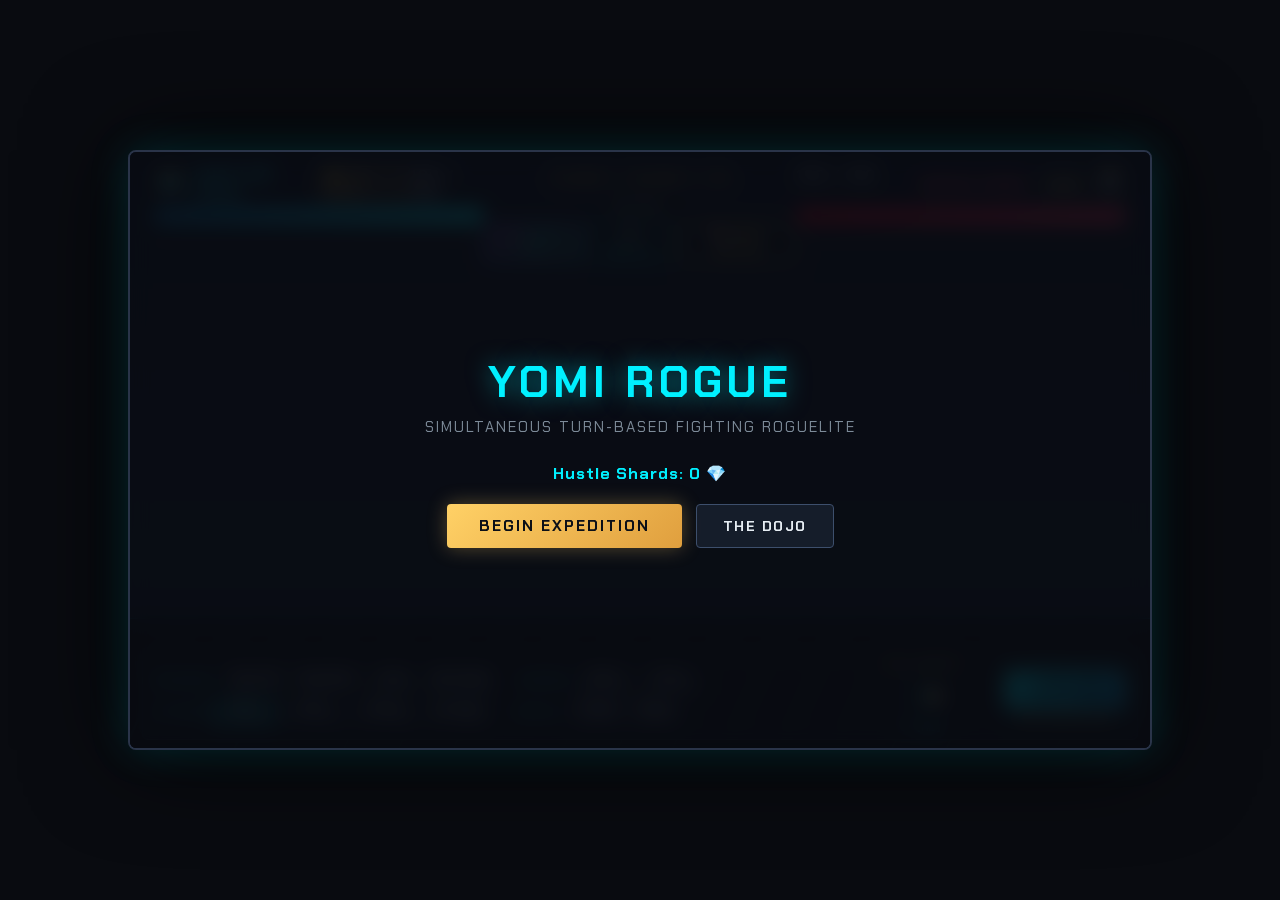
==== roguelite_fighter/index.html @ e34f3290 "feat: integrate pixelfx particle vfx and claude-pxl retro sprites into Roguelite Fighter" ====
<!DOCTYPE html>
<html lang="en">
<head>
  <meta charset="UTF-8">
  <title>YOMI ROGUE: Tactical Frame Fighter</title>
  <link rel="stylesheet" href="style.css">
</head>
<body>

  <div id="game-container">
    <canvas id="game-canvas" width="1024" height="600"></canvas>

    <!-- TOP COMBAT HUD -->
    <div id="top-hud">
      <!-- Player 1 Status -->
      <div class="fighter-card p1">
        <div class="fighter-header">
          <div style="display: flex; align-items: center; gap: 8px;">
            <img id="p1-avatar" class="fighter-pixel-avatar" src="assets/sprites/sprites/hustler.png" alt="Hustler Avatar">
            <span class="fighter-name" id="p1-name">HUSTLER (YOU)</span>
            <div class="gold-pill" id="gold-display">🪙 50 Gold</div>
          </div>
          <span id="p1-hp-text">100 / 100</span>
        </div>
        <div class="bar-box">
          <div id="p1-hp-bar" class="bar-fill hp-p1" style="width: 100%;"></div>
        </div>
        <div class="super-bar-box">
          <div id="p1-super-bar" class="super-fill" style="width: 0%;"></div>
        </div>
      </div>

      <!-- Center Match Indicators -->
      <div id="match-center">
        <div class="stage-pill" id="stage-display">FLOOR 1 • STAGE 1 / 10</div>
        <div class="frame-advantage-tag" id="advantage-display">NEUTRAL</div>
        <div style="display: flex; gap: 6px; align-items: center;">
          <button id="btn-toggle-pixel" class="btn-top-replay btn-pixel-toggle" title="Toggle Pixel Art / Vector Mode">👾 PIXEL: ON</button>
          <button id="btn-top-replay" class="btn-top-replay" title="Watch uninterrupted match replay [R]">🎬 REPLAY</button>
          <button id="btn-top-deck" class="btn-top-replay btn-top-deck" title="Customize Equipped Deck [D]">🎴 DECK (<span id="hud-deck-count">10/14</span>)</button>
        </div>
        <div class="combo-callout" id="combo-display">3 HITS!</div>
      </div>

      <!-- Opponent Status -->
      <div class="fighter-card p2">
        <div class="fighter-header">
          <span id="p2-hp-text">100 / 100</span>
          <div style="display: flex; align-items: center; gap: 8px;">
            <span class="fighter-name" id="p2-name">ROGUE MONK</span>
            <span class="boss-archetype-pill" id="p2-archetype">MONK</span>
            <img id="p2-avatar" class="fighter-pixel-avatar" src="assets/sprites/sprites/iron_shogun.png" alt="Enemy Avatar">
          </div>
        </div>
        <div class="bar-box">
          <div id="p2-hp-bar" class="bar-fill hp-p2" style="width: 100%;"></div>
        </div>
        <div class="super-bar-box">
          <div id="p2-super-bar" class="super-fill" style="width: 0%;"></div>
        </div>
      </div>
    </div>

    <!-- BOTTOM TACTICAL DECISION PANEL (YOMI HUSTLE STYLE) -->
    <div id="tactical-panel">
      <div class="move-categories">
        <!-- ROW 1: MOVEMENT & DEFENSE -->
        <div class="move-row">
          <div class="category-group">
            <span class="cat-label">Movement</span>
            <div class="btn-row" id="movement-btns">
              <button class="btn-move" data-move="STEP_FWD">
                <span>Step Fwd</span>
                <span class="move-frames">Adv: +1</span>
              </button>
              <button class="btn-move" data-move="STEP_BACK">
                <span>Step Back</span>
                <span class="move-frames">Adv: +1</span>
              </button>
              <button class="btn-move" data-move="JUMP">
                <span>Jump</span>
                <span class="move-frames">360° Aim</span>
              </button>
              <button class="btn-move" data-move="DASH">
                <span>Omni Dash</span>
                <span class="move-frames">360° Air/Gnd</span>
              </button>
            </div>
          </div>

          <div class="category-group" style="margin-left: 10px;">
            <span class="cat-label">Defense</span>
            <div class="btn-row" id="defense-btns">
              <button class="btn-move" data-move="BLOCK">
                <span>Block</span>
                <span class="move-frames">Guard 80%</span>
              </button>
              <button class="btn-move" data-move="PARRY">
                <span>Parry</span>
                <span class="move-frames">Frame Trap</span>
              </button>
            </div>
          </div>
        </div>

        <!-- ROW 2: ATTACKS & SPECIALS -->
        <div class="move-row">
          <div class="category-group">
            <span class="cat-label">Attacks</span>
            <div class="btn-row" id="attack-btns">
              <button class="btn-move selected" data-move="QUICK_JAB">
                <span>Jab</span>
                <span class="move-frames">3f • 8 Dmg</span>
              </button>
              <button class="btn-move" data-move="HEAVY_SLASH">
                <span>Slash</span>
                <span class="move-frames">7f • 22 Dmg</span>
              </button>
              <button class="btn-move" data-move="SWEEP">
                <span>Sweep</span>
                <span class="move-frames">5f • 14 Dmg</span>
              </button>
              <button class="btn-move" data-move="LAUNCHER">
                <span>Launcher</span>
                <span class="move-frames">9f • Juggle</span>
              </button>
            </div>
          </div>

          <div class="category-group" style="margin-left: 10px;">
            <span class="cat-label">Special</span>
            <div class="btn-row" id="special-btns">
              <button class="btn-move special-btn" data-move="KI_BLAST">
                <span>Ki Blast</span>
                <span class="move-frames">30 SP</span>
              </button>
              <button class="btn-move special-btn" data-move="DRAGON_UPPER">
                <span>Dragon</span>
                <span class="move-frames">60 SP</span>
              </button>
            </div>
          </div>
        </div>
      </div>

      <!-- YOMI HUSTLE AIM WHEEL (AIM & VECTOR SELECTOR) -->
      <div class="aim-wheel-box">
        <span class="aim-label">Aim / Vector</span>
        <canvas id="aim-canvas" width="48" height="48" title="Click or drag to adjust trajectory"></canvas>
        <span class="aim-angle-readout" id="aim-readout">0° [FWD]</span>
      </div>

      <!-- LOCK IN ACTION -->
      <div class="lock-in-section">
        <button id="btn-lock-in" class="btn-lockin">
          <span>LOCK IN</span>
          <span class="key-hint">[SPACE / ENTER]</span>
        </button>
        <div class="move-preview-desc" id="move-desc">Quick Jab (3f startup)</div>
      </div>
    </div>

    <!-- TITLE SCREEN OVERLAY -->
    <div id="screen-title" class="overlay-screen active">
      <div class="main-title">YOMI ROGUE</div>
      <div class="sub-title">SIMULTANEOUS TURN-BASED FIGHTING ROGUELITE</div>
      <div class="shards-pill" id="title-shards">Hustle Shards: 0 💎</div>
      <div style="display: flex; gap: 14px;">
        <button id="btn-start-run" class="btn-primary">BEGIN EXPEDITION</button>
        <button id="btn-open-dojo" class="btn-secondary">THE DOJO</button>
      </div>
    </div>

    <!-- BUFF DRAFTING OVERLAY (VICTORY) -->
    <div id="screen-draft" class="overlay-screen">
      <div class="main-title" style="color: var(--accent-gold); font-size: 34px;">ROUND CLEARED!</div>
      <div class="sub-title">Select a Tactical Synergy Perk to enhance your moveset:</div>
      <div class="cards-row" id="buff-cards-container">
        <!-- Injected via JavaScript -->
      </div>
      <button id="btn-draft-replay" class="btn-secondary" style="margin-top: 10px;">🎬 WATCH MATCH REPLAY</button>
    </div>

    <!-- THE DOJO OVERLAY (META PROGRESSION) -->
    <div id="screen-dojo" class="overlay-screen">
      <div class="main-title" style="font-size: 32px;">THE ANCIENT DOJO</div>
      <div class="sub-title">Permanent conditioning via Hustle Shards:</div>
      <div class="shards-pill" id="dojo-shards">Hustle Shards: 0 💎</div>
      
      <div class="dojo-grid" id="dojo-upgrades-grid">
        <!-- Injected via JavaScript -->
      </div>

      <button id="btn-close-dojo" class="btn-secondary">BACK TO MAIN</button>
    </div>

    <!-- SANCTUARY SHOP & SKILL FORGE OVERLAY (POST-BOSS) -->
    <div id="screen-shop" class="overlay-screen">
      <div class="main-title" style="color: var(--accent-gold); font-size: 30px;">SANCTUARY FORGE & MARKET</div>
      <div class="sub-title">Prepare your tactical loadout before entering the next floor:</div>
      <div class="gold-pill" id="shop-gold-display" style="font-size: 14px; margin-bottom: 16px;">🪙 120 Gold Available</div>
      
      <!-- SHOP TABS -->
      <div class="shop-tabs">
        <button class="shop-tab-btn active" id="tab-shop-armory">⚔️ Skill Armory</button>
        <button class="shop-tab-btn" id="tab-shop-supplies">🧪 Supplies & Relics</button>
        <button class="shop-tab-btn" id="tab-shop-deck">🎴 Skill Deck Customizer</button>
      </div>

      <!-- TAB 1 & 2 CONTENT: SHOP WARES -->
      <div id="shop-wares-view" class="shop-grid">
        <!-- Injected via JavaScript -->
      </div>

      <!-- TAB 3 CONTENT: DECK CUSTOMIZER -->
      <div id="shop-deck-view" style="display: none; width: 100%;">
        <div class="deck-summary">
          <span>Active Equipped Deck: <b id="deck-count-text">10 / 14 Active Moves</b> (Max 14)</span>
          <span style="color: var(--accent-cyan); font-size: 11px;">Click any move to Equip or Unequip from battle HUD</span>
        </div>
        <div class="deck-grid" id="deck-grid-container">
          <!-- Injected via JavaScript -->
        </div>
      </div>

      <div style="display: flex; gap: 14px; justify-content: center; margin-top: 10px;">
        <button id="btn-leave-shop" class="btn-primary">ENTER NEXT FLOOR ➔</button>
      </div>
    </div>

    <!-- SKILL BREAKTHROUGH OVERLAY (FUSION VS APEX) -->
    <div id="screen-breakthrough" class="overlay-screen">
      <div class="main-title" style="color: #c084fc; font-size: 30px;">SKILL BREAKTHROUGH!</div>
      <div class="sub-title" id="breakthrough-sub">Choose the evolutionary path for your mastered skill:</div>
      
      <div class="breakthrough-options">
        <div class="breakthrough-card fusion-opt" id="btn-opt-fusion">
          <div>
            <span class="perk-badge tier-fusion">SKILL FUSION</span>
            <div class="perk-icon">🔮</div>
            <div class="perk-name" id="fusion-title">Hybrid Fusion</div>
            <div class="perk-desc" id="fusion-desc">Merge this move with another owned skill to create a devastating dual-element technique!</div>
          </div>
          <button class="btn-secondary" style="margin-top: 15px; border-color: #c084fc; color: #c084fc;">FUSE SKILL</button>
        </div>

        <div class="breakthrough-card apex-opt" id="btn-opt-apex">
          <div>
            <span class="perk-badge tier-apex">APEX ASCENSION</span>
            <div class="perk-icon">⚔️</div>
            <div class="perk-name" id="apex-title">Apex Mastery</div>
            <div class="perk-desc" id="apex-desc">Ascend this skill to its ultimate standalone purity: extreme damage, 1f startup, and super armor.</div>
          </div>
          <button class="btn-primary" style="margin-top: 15px;">ASCEND TO APEX</button>
        </div>
      </div>
    </div>

    <!-- EXPEDITION & FLOOR VICTORY OVERLAY -->
    <div id="screen-victory" class="overlay-screen">
      <div class="main-title" id="victory-headline" style="color: var(--accent-gold); font-size: 34px;">FLOOR CLEARED!</div>
      <div class="sub-title" id="victory-sub">The floor guardian has fallen!</div>
      <div class="shards-pill" id="victory-shards">+50 Hustle Shards Acquired!</div>
      <div style="display: flex; gap: 14px; margin-top: 15px;">
        <button id="btn-victory-replay" class="btn-secondary">🎬 WATCH MATCH REPLAY</button>
        <button id="btn-next-floor" class="btn-primary">ENTER SANCTUARY SHOP ➔</button>
      </div>
    </div>

    <!-- GAME OVER OVERLAY -->
    <div id="screen-gameover" class="overlay-screen">
      <div class="main-title" id="gameover-headline" style="color: var(--accent-red);">KNOCKED OUT</div>
      <div class="sub-title" id="gameover-sub">Defeated in Stage 3</div>
      <div class="shards-pill" id="gameover-shards">+16 Hustle Shards acquired!</div>
      <div style="display: flex; gap: 14px;">
        <button id="btn-retry-run" class="btn-primary">NEW RUN</button>
        <button id="btn-gameover-replay" class="btn-secondary">🎬 WATCH REPLAY</button>
        <button id="btn-gameover-dojo" class="btn-secondary">ENTER DOJO</button>
      </div>
    </div>

    <!-- FLOATING COMBAT TOAST NOTIFICATION -->
    <div id="combat-toast" class="combat-toast"></div>

    <!-- UNIVERSAL DECK CUSTOMIZER MODAL (ACCESSIBLE ANYTIME VIA TOP HUD OR SHORTCUT [D]) -->
    <div id="screen-deck-modal" class="overlay-screen">
      <div class="main-title" style="color: var(--accent-gold); font-size: 28px;">COMBAT SKILL DECK</div>
      <div class="deck-summary" style="margin-bottom: 12px;">
        <span>Active Deck: <b id="modal-deck-count" style="color: #00f0ff;">10 / 14 Moves</b></span>
        <span style="color: #94a3b8; font-size: 11px;">Click any skill card to Equip or Stash (Min: 4, Max: 14)</span>
      </div>
      <div class="deck-grid" id="modal-deck-grid" style="max-height: 340px; overflow-y: auto; width: 100%; max-width: 840px; padding: 4px;">
        <!-- Injected via JavaScript -->
      </div>
      <div style="margin-top: 14px; display: flex; gap: 12px;">
        <button id="btn-close-deck-modal" class="btn-primary" style="padding: 8px 26px;">RETURN TO BATTLE</button>
      </div>
    </div>

    <!-- DECK SWAP MODAL (WHEN DRAFTING A MOVE AT 14/14 CAPACITY) -->
    <div id="screen-deck-swap" class="overlay-screen">
      <div class="main-title" style="color: var(--accent-gold); font-size: 26px;">DECK FULL (14/14)</div>
      <div class="sub-title" id="swap-modal-sub" style="margin-bottom: 12px; color: #fff;">
        Select an equipped move below to replace with <b id="swap-new-move-name" style="color: var(--accent-cyan);">New Move</b>:
      </div>
      <div class="deck-grid" id="swap-deck-grid" style="max-height: 280px; overflow-y: auto; width: 100%; max-width: 820px; padding: 4px;">
        <!-- Injected via JavaScript: lists the equipped moves to choose a replacement -->
      </div>
      <div style="margin-top: 14px; display: flex; gap: 12px;">
        <button id="btn-swap-send-stash" class="btn-secondary" style="padding: 8px 20px;">SEND NEW SKILL TO STASH</button>
      </div>
    </div>

    <!-- CINEMATIC REPLAY CONTROLS (YOMI HUSTLE STYLE) -->
    <div id="replay-hud" class="replay-bar hidden">
      <div class="replay-badge">
        <span class="replay-dot"></span>
        <span>CINEMATIC REPLAY</span>
      </div>
      <button id="btn-replay-play" class="replay-ctrl-btn" title="Play / Pause [Space]">
        <span id="replay-play-icon">⏸ PAUSE</span>
      </button>
      <button id="btn-replay-restart" class="replay-ctrl-btn" title="Restart Replay">
        <span>⏮ RESTART</span>
      </button>
      <input type="range" id="replay-scrubber" min="0" max="100" value="0" class="replay-slider">
      <span id="replay-time-display" class="replay-time">00:00 / 00:00</span>
      <button id="btn-replay-speed" class="replay-speed-btn" title="Toggle Speed">
        <span id="replay-speed-label">1.0x</span>
      </button>
      <button id="btn-replay-exit" class="replay-exit-btn">
        <span>EXIT REPLAY</span>
      </button>
    </div>

  </div>

  <!-- Modular Roguelite Game Components -->
  <script src="js/data/moves.js"></script>
  <script src="js/data/upgrades.js"></script>
  <script src="js/data/fusions.js"></script>
  <script src="js/data/enemies.js"></script>
  <script src="js/data/perks.js"></script>
  <script src="js/audio.js"></script>
  <script src="js/pixelfx_engine.js"></script>
  <script src="js/animator.js"></script>
  <script src="js/fighter.js"></script>
  <script src="game.js"></script>
</body>
</html>
---- roguelite_fighter/style.css ----
/* ==========================================================================
   YOMI ROGUE: Tactical Turn-Based Fighter Styles
   Inspired by YOMI Hustle & Arcade Fighters
   ========================================================================== */

@import url('https://fonts.googleapis.com/css2?family=Chakra+Petch:wght@500;700;900&family=JetBrains+Mono:wght@500;700&display=swap');

:root {
  --bg-core: #090b10;
  --panel-bg: rgba(14, 18, 27, 0.95);
  --panel-border: #2a3449;
  --accent-cyan: #00f0ff;
  --accent-gold: #ffd166;
  --accent-red: #ff3366;
  --accent-green: #06d6a0;
  --accent-purple: #9d4edd;
  --text-primary: #e6edf3;
  --text-muted: #7d8b99;
}

* {
  box-sizing: border-box;
  margin: 0;
  padding: 0;
  user-select: none;
}

body {
  background-color: var(--bg-core);
  color: var(--text-primary);
  font-family: 'Chakra Petch', sans-serif;
  overflow: hidden;
  display: flex;
  justify-content: center;
  align-items: center;
  min-height: 100vh;
}

#game-container {
  position: relative;
  width: 1024px;
  height: 600px;
  background: #000;
  border: 2px solid var(--panel-border);
  box-shadow: 0 0 40px rgba(0, 240, 255, 0.15), 0 0 100px rgba(0, 0, 0, 0.9);
  border-radius: 8px;
  overflow: hidden;
}

canvas#game-canvas {
  width: 100%;
  height: 100%;
  display: block;
}

/* ==========================================================================
   TOP COMBAT HUD
   ========================================================================== */
#top-hud {
  position: absolute;
  top: 0;
  left: 0;
  width: 100%;
  padding: 14px 24px;
  display: flex;
  justify-content: space-between;
  align-items: flex-start;
  pointer-events: none;
  z-index: 10;
}

.fighter-card {
  width: 360px;
  display: flex;
  flex-direction: column;
  gap: 5px;
}

.fighter-card.p2 {
  align-items: flex-end;
}

.fighter-header {
  display: flex;
  justify-content: space-between;
  width: 100%;
  font-size: 14px;
  font-weight: 700;
  letter-spacing: 1.5px;
  text-transform: uppercase;
}

.fighter-pixel-avatar {
  width: 32px;
  height: 36px;
  image-rendering: pixelated;
  image-rendering: crisp-edges;
  border: 1.5px solid rgba(255, 255, 255, 0.25);
  border-radius: 4px;
  background: rgba(13, 14, 21, 0.9);
  padding: 1px;
  box-shadow: 0 0 8px rgba(0, 0, 0, 0.6);
  flex-shrink: 0;
}

.btn-pixel-toggle {
  background: linear-gradient(135deg, rgba(168, 85, 247, 0.28), rgba(6, 214, 160, 0.28)) !important;
  border-color: #a855f7 !important;
  color: #06d6a0 !important;
  font-weight: 700;
}

.btn-pixel-toggle:hover {
  background: linear-gradient(135deg, rgba(168, 85, 247, 0.5), rgba(6, 214, 160, 0.5)) !important;
  border-color: #06d6a0 !important;
  box-shadow: 0 0 12px rgba(6, 214, 160, 0.45);
}

.p1 .fighter-name { color: var(--accent-cyan); text-shadow: 0 0 8px rgba(0, 240, 255, 0.5); }
.p2 .fighter-name { color: var(--accent-red); text-shadow: 0 0 8px rgba(255, 51, 102, 0.5); }

.bar-box {
  width: 100%;
  height: 18px;
  background: rgba(10, 14, 22, 0.9);
  border: 1.5px solid #232b3c;
  border-radius: 4px;
  overflow: hidden;
  position: relative;
}

.bar-fill {
  height: 100%;
  transition: width 0.15s ease-out;
}

.hp-p1 {
  background: linear-gradient(90deg, #0077b6, var(--accent-cyan));
  box-shadow: 0 0 10px rgba(0, 240, 255, 0.5);
}

.hp-p2 {
  background: linear-gradient(90deg, #d90429, var(--accent-red));
  box-shadow: 0 0 10px rgba(255, 51, 102, 0.5);
  float: right;
}

.super-bar-box {
  width: 100%;
  height: 8px;
  background: #111622;
  border: 1px solid #1f2738;
  border-radius: 2px;
  overflow: hidden;
}

.super-fill {
  height: 100%;
  background: linear-gradient(90deg, #7209b7, var(--accent-purple));
  box-shadow: 0 0 8px rgba(157, 78, 221, 0.6);
  transition: width 0.1s linear;
}

/* CENTER MATCH DATA */
#match-center {
  display: flex;
  flex-direction: column;
  align-items: center;
  gap: 4px;
}

.stage-pill {
  background: rgba(18, 24, 38, 0.85);
  border: 1px solid var(--panel-border);
  padding: 3px 14px;
  border-radius: 14px;
  font-size: 12px;
  font-weight: 700;
  letter-spacing: 2px;
  color: var(--accent-gold);
}

.frame-advantage-tag {
  font-family: 'JetBrains Mono', monospace;
  font-size: 13px;
  font-weight: 700;
  padding: 2px 10px;
  border-radius: 4px;
  background: rgba(0, 0, 0, 0.6);
  border: 1px solid #334155;
  color: #94a3b8;
}

.adv-plus { color: var(--accent-green); border-color: var(--accent-green); text-shadow: 0 0 8px rgba(6, 214, 160, 0.4); }
.adv-minus { color: var(--accent-red); border-color: var(--accent-red); text-shadow: 0 0 8px rgba(255, 51, 102, 0.4); }

.combo-callout {
  font-size: 26px;
  font-weight: 900;
  color: var(--accent-gold);
  text-shadow: 0 0 16px rgba(255, 209, 102, 0.8);
  opacity: 0;
  transform: scale(0.85);
  transition: all 0.15s cubic-bezier(0.175, 0.885, 0.32, 1.275);
}

.combo-callout.active {
  opacity: 1;
  transform: scale(1.1);
}

/* ==========================================================================
   BOTTOM TACTICAL DECISION PANEL (COMPACT YOMI HUSTLE STYLE WITH AIM WHEEL)
   ========================================================================== */
#tactical-panel {
  position: absolute;
  bottom: 8px;
  left: 50%;
  transform: translateX(-50%);
  width: 996px;
  background: rgba(11, 16, 26, 0.94);
  border: 1.5px solid #2d3c54;
  border-radius: 6px;
  padding: 5px 12px;
  display: flex;
  align-items: center;
  justify-content: space-between;
  box-shadow: 0 8px 30px rgba(0, 0, 0, 0.85), 0 0 16px rgba(0, 240, 255, 0.08);
  z-index: 20;
  transition: opacity 0.2s, transform 0.2s;
  backdrop-filter: blur(8px);
}

#tactical-panel.hidden {
  opacity: 0;
  pointer-events: none;
  transform: translateX(-50%) translateY(20px);
}

.move-categories {
  display: flex;
  flex-direction: column;
  gap: 4px;
  flex: 1;
  max-width: 690px;
}

.move-row {
  display: flex;
  align-items: center;
  gap: 12px;
  flex-wrap: nowrap;
}

.category-group {
  display: flex;
  align-items: center;
  gap: 5px;
}

.cat-label {
  font-size: 9px;
  font-weight: 700;
  letter-spacing: 1px;
  color: var(--accent-cyan);
  text-transform: uppercase;
  min-width: 50px;
}

.btn-row {
  display: flex;
  gap: 4px;
  flex-wrap: nowrap;
  overflow-x: auto;
  scrollbar-width: none;
}
.btn-row::-webkit-scrollbar {
  display: none;
}

.btn-move {
  background: #131a26;
  border: 1px solid #233147;
  color: var(--text-primary);
  font-family: 'Chakra Petch', sans-serif;
  font-size: 10px;
  font-weight: 700;
  padding: 2px 6px;
  border-radius: 4px;
  cursor: pointer;
  transition: all 0.1s ease;
  display: flex;
  flex-direction: column;
  align-items: center;
  justify-content: center;
  gap: 0px;
  min-width: 48px;
  height: 27px;
  line-height: 1.1;
  box-sizing: border-box;
}

.btn-move:hover {
  border-color: var(--accent-cyan);
  background: #1c273a;
  transform: translateY(-1px);
}

.btn-move.selected {
  border-color: var(--accent-cyan);
  background: rgba(0, 240, 255, 0.22);
  box-shadow: 0 0 10px rgba(0, 240, 255, 0.5);
  color: #fff;
}

.btn-move.unlocked-btn {
  border-color: var(--accent-gold);
  background: rgba(255, 209, 102, 0.1);
}
.btn-move.unlocked-btn.selected {
  border-color: var(--accent-gold);
  background: rgba(255, 209, 102, 0.3);
  box-shadow: 0 0 12px rgba(255, 209, 102, 0.6);
}

.move-frames {
  font-family: 'JetBrains Mono', monospace;
  font-size: 7.5px;
  color: var(--text-muted);
}

.btn-move.special-btn {
  border-color: #4a336e;
}
.btn-move.special-btn.selected {
  border-color: var(--accent-purple);
  background: rgba(157, 78, 221, 0.25);
  box-shadow: 0 0 10px rgba(157, 78, 221, 0.5);
}

/* ==========================================================================
   YOMI HUSTLE AIM WHEEL (COMPACT AIM & VECTOR SELECTOR)
   ========================================================================== */
.aim-wheel-box {
  display: flex;
  flex-direction: column;
  align-items: center;
  gap: 2px;
  padding: 0 8px;
  border-left: 1px solid #222d3e;
  border-right: 1px solid #222d3e;
  flex-shrink: 0;
}

.aim-label {
  font-size: 8.5px;
  font-weight: 700;
  letter-spacing: 1px;
  color: var(--accent-gold);
  text-transform: uppercase;
}

canvas#aim-canvas {
  width: 48px;
  height: 48px;
  cursor: crosshair;
  background: #090e17;
  border: 1.5px solid #2a384e;
  border-radius: 50%;
  box-shadow: inset 0 0 8px rgba(0,0,0,0.8), 0 0 8px rgba(0, 240, 255, 0.15);
  transition: border-color 0.15s, box-shadow 0.15s;
}

canvas#aim-canvas:hover {
  border-color: var(--accent-cyan);
  box-shadow: inset 0 0 8px rgba(0,0,0,0.8), 0 0 12px rgba(0, 240, 255, 0.35);
}

.aim-angle-readout {
  font-family: 'JetBrains Mono', monospace;
  font-size: 8.5px;
  color: var(--accent-cyan);
  font-weight: 700;
}

/* LOCK IN / HUSTLE ACTION */
.lock-in-section {
  display: flex;
  flex-direction: column;
  align-items: center;
  gap: 3px;
  flex-shrink: 0;
  margin-left: 8px;
}

.btn-lockin {
  background: linear-gradient(135deg, #00f0ff, #0077b6);
  color: #030810;
  font-family: 'Chakra Petch', sans-serif;
  font-size: 13px;
  font-weight: 900;
  letter-spacing: 1.5px;
  padding: 6px 16px;
  border: 1px solid #70f3ff;
  border-radius: 4px;
  cursor: pointer;
  box-shadow: 0 0 18px rgba(0, 240, 255, 0.45);
  transition: all 0.15s ease;
  text-transform: uppercase;
  min-width: 120px;
  height: 38px;
  display: flex;
  flex-direction: column;
  align-items: center;
  justify-content: center;
  gap: 0px;
}

.btn-lockin .key-hint {
  font-size: 8px;
  font-weight: 700;
  letter-spacing: 1px;
  color: rgba(3, 8, 16, 0.75);
}

.btn-lockin:hover {
  filter: brightness(1.15);
  transform: translateY(-1px);
  box-shadow: 0 0 25px rgba(0, 240, 255, 0.65);
}

.btn-lockin:active {
  transform: translateY(1px);
}

.move-preview-desc {
  font-size: 8.5px;
  color: var(--accent-gold);
  max-width: 170px;
  text-align: center;
  font-weight: 600;
  white-space: nowrap;
  overflow: hidden;
  text-overflow: ellipsis;
}

/* ==========================================================================
   POPUP OVERLAYS (START, BUFF DRAFT, DOJO, GAMEOVER)
   ========================================================================== */
.overlay-screen {
  position: absolute;
  top: 0;
  left: 0;
  width: 100%;
  height: 100%;
  background: rgba(8, 11, 16, 0.88);
  backdrop-filter: blur(10px);
  display: flex;
  flex-direction: column;
  justify-content: center;
  align-items: center;
  z-index: 50;
  opacity: 0;
  pointer-events: none;
  transition: opacity 0.25s ease;
}

.overlay-screen.active {
  opacity: 1;
  pointer-events: all;
}

.main-title {
  font-size: 44px;
  font-weight: 900;
  letter-spacing: 4px;
  color: var(--accent-cyan);
  text-shadow: 0 0 25px rgba(0, 240, 255, 0.5);
  margin-bottom: 6px;
  text-transform: uppercase;
}

.sub-title {
  font-size: 15px;
  letter-spacing: 2px;
  color: var(--text-muted);
  margin-bottom: 26px;
  text-transform: uppercase;
}

/* ROGUELITE PERK / BUFF CARDS */
.cards-row {
  display: flex;
  gap: 18px;
  margin-bottom: 25px;
}

.perk-card {
  width: 260px;
  background: var(--panel-bg);
  border: 1.5px solid #2d3b50;
  border-radius: 6px;
  padding: 22px 18px;
  cursor: pointer;
  transition: all 0.2s cubic-bezier(0.175, 0.885, 0.32, 1.275);
  display: flex;
  flex-direction: column;
  align-items: center;
  text-align: center;
}

.perk-card:hover {
  transform: translateY(-8px) scale(1.02);
  border-color: var(--accent-gold);
  box-shadow: 0 10px 25px rgba(255, 209, 102, 0.25);
}

.perk-badge {
  font-size: 11px;
  font-weight: 700;
  letter-spacing: 1.5px;
  text-transform: uppercase;
  padding: 2px 8px;
  border-radius: 10px;
  margin-bottom: 12px;
}

.tier-common { color: #a8dadc; background: rgba(168, 218, 220, 0.15); border: 1px solid #a8dadc; }
.tier-rare { color: var(--accent-gold); background: rgba(255, 209, 102, 0.15); border: 1px solid var(--accent-gold); }
.tier-legendary { color: var(--accent-red); background: rgba(255, 51, 102, 0.15); border: 1px solid var(--accent-red); }
.tier-skill-atk { color: #ff9e00; background: rgba(255, 158, 0, 0.18); border: 1.5px solid #ff9e00; }
.tier-skill-mov { color: #00f0ff; background: rgba(0, 240, 255, 0.18); border: 1.5px solid #00f0ff; }
.tier-upgrade { color: #38bdf8; background: rgba(56, 189, 248, 0.2); border: 1.5px solid #38bdf8; box-shadow: 0 0 10px rgba(56, 189, 248, 0.3); }

.btn-move.upgraded-move {
  border-color: #00f0ff !important;
  box-shadow: inset 0 0 8px rgba(0, 240, 255, 0.25), 0 0 8px rgba(0, 240, 255, 0.4);
}

.boss-archetype-pill {
  font-size: 10px;
  font-family: 'JetBrains Mono', monospace;
  color: var(--accent-gold);
  background: rgba(255, 209, 102, 0.12);
  padding: 1px 6px;
  border-radius: 3px;
  border: 1px solid rgba(255, 209, 102, 0.3);
  margin-left: 6px;
  text-transform: uppercase;
}

.perk-icon {
  font-size: 40px;
  margin-bottom: 10px;
}

.perk-name {
  font-size: 18px;
  font-weight: 700;
  color: #fff;
  margin-bottom: 8px;
}

.perk-desc {
  font-size: 13px;
  color: #94a3b8;
  line-height: 1.4;
}

/* GENERIC BUTTONS */
.btn-primary {
  background: linear-gradient(135deg, var(--accent-gold), #e09f3e);
  color: #0b0f17;
  font-family: 'Chakra Petch', sans-serif;
  font-size: 15px;
  font-weight: 900;
  letter-spacing: 2px;
  padding: 12px 32px;
  border: none;
  border-radius: 4px;
  cursor: pointer;
  box-shadow: 0 0 20px rgba(255, 209, 102, 0.3);
  transition: all 0.15s ease;
  text-transform: uppercase;
}

.btn-primary:hover {
  filter: brightness(1.15);
  transform: translateY(-2px);
}

.btn-secondary {
  background: rgba(25, 34, 48, 0.8);
  color: var(--text-primary);
  border: 1px solid #3d4f6c;
  font-family: 'Chakra Petch', sans-serif;
  font-size: 14px;
  font-weight: 700;
  letter-spacing: 1.5px;
  padding: 12px 26px;
  border-radius: 4px;
  cursor: pointer;
  transition: all 0.15s ease;
  text-transform: uppercase;
}

.btn-secondary:hover {
  border-color: var(--accent-cyan);
  color: var(--accent-cyan);
}

/* DOJO UPGRADES GRID */
.dojo-grid {
  display: grid;
  grid-template-columns: repeat(2, 1fr);
  gap: 14px;
  width: 620px;
  margin-bottom: 22px;
}

.dojo-card {
  background: var(--panel-bg);
  border: 1px solid #293548;
  padding: 14px 16px;
  border-radius: 4px;
  display: flex;
  justify-content: space-between;
  align-items: center;
}

.dojo-meta {
  display: flex;
  flex-direction: column;
  gap: 2px;
  text-align: left;
}

.dojo-title {
  font-size: 14px;
  font-weight: 700;
  color: #fff;
}

.dojo-tier {
  font-size: 11px;
  color: var(--accent-cyan);
}

.shards-pill {
  font-size: 16px;
  font-weight: 700;
  color: var(--accent-cyan);
  margin-bottom: 20px;
  letter-spacing: 1px;
}

/* ==========================================================================
   CINEMATIC REPLAY CONTROLLER & WATERMARK (YOMI HUSTLE STYLE)
   ========================================================================== */
.btn-top-replay {
  pointer-events: all;
  background: rgba(14, 21, 33, 0.85);
  border: 1.5px solid #00f0ff;
  color: #00f0ff;
  font-family: 'Chakra Petch', sans-serif;
  font-size: 11.5px;
  font-weight: 700;
  letter-spacing: 1.2px;
  padding: 3px 10px;
  border-radius: 4px;
  cursor: pointer;
  transition: all 0.15s ease;
  margin-top: 3px;
  box-shadow: 0 0 10px rgba(0, 240, 255, 0.25);
}

.btn-top-replay:hover {
  background: rgba(0, 240, 255, 0.25);
  box-shadow: 0 0 16px rgba(0, 240, 255, 0.55);
  transform: translateY(-1px);
}

.btn-top-deck {
  border-color: #ffd166;
  color: #ffd166;
  box-shadow: 0 0 10px rgba(255, 209, 102, 0.25);
}

.btn-top-deck:hover {
  background: rgba(255, 209, 102, 0.22);
  box-shadow: 0 0 16px rgba(255, 209, 102, 0.55);
  transform: translateY(-1px);
}

.combat-toast {
  position: absolute;
  top: 65px;
  left: 50%;
  transform: translateX(-50%) translateY(-20px);
  background: rgba(14, 21, 33, 0.94);
  border: 1.5px solid #00f0ff;
  border-radius: 6px;
  padding: 6px 18px;
  color: #fff;
  font-family: 'Chakra Petch', sans-serif;
  font-size: 13px;
  font-weight: 700;
  letter-spacing: 1px;
  box-shadow: 0 0 20px rgba(0, 240, 255, 0.45);
  opacity: 0;
  pointer-events: none;
  transition: all 0.25s ease;
  z-index: 50;
}

.combat-toast.show {
  opacity: 1;
  transform: translateX(-50%) translateY(0);
}

.replay-bar {
  position: absolute;
  bottom: 12px;
  left: 50%;
  transform: translateX(-50%);
  width: 920px;
  background: rgba(10, 15, 24, 0.96);
  border: 1.5px solid #28374d;
  border-radius: 8px;
  padding: 10px 18px;
  display: flex;
  align-items: center;
  gap: 12px;
  box-shadow: 0 10px 30px rgba(0, 0, 0, 0.9), 0 0 20px rgba(0, 240, 255, 0.2);
  z-index: 60;
  transition: opacity 0.2s, transform 0.2s;
}

.replay-bar.hidden {
  opacity: 0;
  pointer-events: none;
  transform: translateX(-50%) translateY(20px);
}

.replay-badge {
  display: flex;
  align-items: center;
  gap: 6px;
  font-size: 11px;
  font-weight: 900;
  letter-spacing: 1.5px;
  color: var(--accent-red);
  font-family: 'JetBrains Mono', monospace;
  text-transform: uppercase;
  flex-shrink: 0;
}

.replay-dot {
  width: 9px;
  height: 9px;
  border-radius: 50%;
  background: var(--accent-red);
  box-shadow: 0 0 10px var(--accent-red);
  animation: replayPulse 1.2s infinite;
}

@keyframes replayPulse {
  0%, 100% { opacity: 1; transform: scale(1); }
  50% { opacity: 0.3; transform: scale(0.8); }
}

.replay-ctrl-btn {
  background: #151d2a;
  border: 1.5px solid #33445c;
  color: var(--text-primary);
  font-family: 'Chakra Petch', sans-serif;
  font-size: 11.5px;
  font-weight: 700;
  padding: 6px 12px;
  border-radius: 4px;
  cursor: pointer;
  transition: all 0.12s ease;
  flex-shrink: 0;
}

.replay-ctrl-btn:hover {
  background: #223044;
  border-color: var(--accent-cyan);
  color: #fff;
}

.replay-slider {
  flex: 1;
  -webkit-appearance: none;
  appearance: none;
  height: 6px;
  border-radius: 3px;
  background: #1e293b;
  outline: none;
  cursor: pointer;
}

.replay-slider::-webkit-slider-thumb {
  -webkit-appearance: none;
  appearance: none;
  width: 15px;
  height: 15px;
  border-radius: 50%;
  background: var(--accent-cyan);
  box-shadow: 0 0 10px var(--accent-cyan);
  cursor: pointer;
}

.replay-time {
  font-family: 'JetBrains Mono', monospace;
  font-size: 11px;
  color: var(--accent-gold);
  min-width: 96px;
  text-align: center;
  flex-shrink: 0;
  font-weight: 700;
}

.replay-speed-btn {
  background: rgba(0, 240, 255, 0.1);
  border: 1px solid var(--accent-cyan);
  color: var(--accent-cyan);
  font-family: 'JetBrains Mono', monospace;
  font-size: 11px;
  font-weight: 700;
  padding: 5px 10px;
  border-radius: 4px;
  cursor: pointer;
  transition: all 0.12s ease;
  flex-shrink: 0;
}

.replay-speed-btn:hover {
  background: rgba(0, 240, 255, 0.25);
  box-shadow: 0 0 10px rgba(0, 240, 255, 0.4);
}

.replay-exit-btn {
  background: rgba(255, 51, 102, 0.15);
  border: 1.5px solid var(--accent-red);
  color: #ff3366;
  font-family: 'Chakra Petch', sans-serif;
  font-size: 11px;
  font-weight: 900;
  letter-spacing: 1.2px;
  padding: 6px 14px;
  border-radius: 4px;
  cursor: pointer;
  transition: all 0.12s ease;
  flex-shrink: 0;
}

.replay-exit-btn:hover {
  background: rgba(255, 51, 102, 0.35);
  box-shadow: 0 0 12px rgba(255, 51, 102, 0.6);
  color: #fff;
}


/* ==========================================================================
   GOLD CURRENCY, WEAKPOINT EFFECTS, SHOP & SKILL FORGE
   ========================================================================== */
.gold-pill {
  font-family: 'JetBrains Mono', monospace;
  font-size: 11px;
  font-weight: 700;
  color: #ffd166;
  background: rgba(255, 209, 102, 0.15);
  border: 1px solid rgba(255, 209, 102, 0.4);
  padding: 3px 8px;
  border-radius: 4px;
  display: inline-flex;
  align-items: center;
  gap: 4px;
}

.tier-apex {
  color: #ffd700;
  background: linear-gradient(135deg, rgba(255, 215, 0, 0.25), rgba(255, 69, 0, 0.25));
  border: 1.5px solid #ffd700;
  box-shadow: 0 0 12px rgba(255, 215, 0, 0.45);
}

.tier-fusion {
  color: #e0aaff;
  background: linear-gradient(135deg, rgba(147, 51, 234, 0.25), rgba(0, 240, 255, 0.25));
  border: 1.5px solid #c084fc;
  box-shadow: 0 0 12px rgba(192, 132, 252, 0.45);
}

.btn-move.apex-move {
  border-color: #ffd700 !important;
  box-shadow: inset 0 0 10px rgba(255, 215, 0, 0.35), 0 0 12px rgba(255, 215, 0, 0.6) !important;
  background: linear-gradient(135deg, rgba(255, 215, 0, 0.12), rgba(20, 25, 38, 0.95)) !important;
}

.btn-move.fusion-move {
  border-color: #c084fc !important;
  box-shadow: inset 0 0 10px rgba(192, 132, 252, 0.35), 0 0 12px rgba(192, 132, 252, 0.6) !important;
  background: linear-gradient(135deg, rgba(147, 51, 234, 0.15), rgba(0, 240, 255, 0.1)) !important;
}

.btn-move.insufficient-sp {
  opacity: 0.42;
  filter: grayscale(0.7);
  cursor: not-allowed;
  border-color: rgba(255, 51, 102, 0.35) !important;
  box-shadow: none !important;
}

.btn-move.insufficient-sp:hover {
  transform: none !important;
  border-color: rgba(255, 51, 102, 0.45) !important;
}

/* SANCTUARY SHOP & SKILL FORGE OVERLAY */
#screen-shop {
  width: 920px;
  max-height: 560px;
  overflow-y: auto;
  padding: 24px 30px;
  background: rgba(9, 13, 20, 0.98);
}

.shop-tabs {
  display: flex;
  gap: 10px;
  margin-bottom: 16px;
  justify-content: center;
}

.shop-tab-btn {
  background: rgba(18, 25, 38, 0.85);
  border: 1px solid #2d3e58;
  color: var(--text-muted);
  font-family: 'Chakra Petch', sans-serif;
  font-size: 13px;
  font-weight: 700;
  letter-spacing: 1.2px;
  padding: 8px 18px;
  border-radius: 4px;
  cursor: pointer;
  transition: all 0.15s ease;
  text-transform: uppercase;
}

.shop-tab-btn.active, .shop-tab-btn:hover {
  border-color: var(--accent-gold);
  color: var(--accent-gold);
  background: rgba(255, 209, 102, 0.12);
}

.shop-grid {
  display: grid;
  grid-template-columns: repeat(3, 1fr);
  gap: 14px;
  margin-bottom: 20px;
}

.shop-card {
  background: var(--panel-bg);
  border: 1.5px solid #28374d;
  border-radius: 6px;
  padding: 14px;
  display: flex;
  flex-direction: column;
  justify-content: space-between;
  transition: all 0.15s ease;
  text-align: left;
}

.shop-card:hover {
  border-color: var(--accent-cyan);
  box-shadow: 0 4px 18px rgba(0, 0, 0, 0.6);
}

.shop-card-header {
  display: flex;
  justify-content: space-between;
  align-items: center;
  margin-bottom: 8px;
}

.shop-price {
  font-family: 'JetBrains Mono', monospace;
  font-weight: 700;
  color: #ffd166;
  font-size: 13px;
}

/* SKILL DECK CUSTOMIZER */
.deck-summary {
  display: flex;
  justify-content: space-between;
  align-items: center;
  background: rgba(0, 240, 255, 0.08);
  border: 1px solid rgba(0, 240, 255, 0.25);
  border-radius: 4px;
  padding: 8px 16px;
  margin-bottom: 14px;
  font-size: 12px;
  color: var(--text-primary);
}

.deck-grid {
  display: grid;
  grid-template-columns: repeat(4, 1fr);
  gap: 10px;
  margin-bottom: 20px;
}

.deck-item {
  background: #101622;
  border: 1.5px solid #243248;
  border-radius: 6px;
  padding: 10px;
  cursor: pointer;
  display: flex;
  flex-direction: column;
  gap: 4px;
  transition: all 0.15s ease;
  position: relative;
  text-align: left;
}

.deck-item.equipped {
  border-color: var(--accent-cyan);
  background: rgba(0, 240, 255, 0.08);
  box-shadow: 0 0 10px rgba(0, 240, 255, 0.2);
}

.deck-item.stashed {
  opacity: 0.6;
}

.deck-item:hover {
  transform: translateY(-2px);
  filter: brightness(1.2);
}

.deck-tag {
  font-size: 9px;
  font-weight: 900;
  padding: 2px 5px;
  border-radius: 3px;
  align-self: flex-start;
  text-transform: uppercase;
}

.tag-equipped {
  background: rgba(0, 240, 255, 0.25);
  color: #00f0ff;
  border: 1px solid #00f0ff;
}

.tag-stashed {
  background: rgba(148, 163, 184, 0.2);
  color: #94a3b8;
  border: 1px solid #64748b;
}

/* BREAKTHROUGH MODAL */
#screen-breakthrough {
  width: 760px;
  padding: 28px;
  background: rgba(10, 14, 22, 0.98);
}

.breakthrough-options {
  display: grid;
  grid-template-columns: repeat(2, 1fr);
  gap: 20px;
  margin: 20px 0;
}

.breakthrough-card {
  background: #111726;
  border: 2px solid #334460;
  border-radius: 8px;
  padding: 20px;
  cursor: pointer;
  text-align: left;
  transition: all 0.2s ease;
  display: flex;
  flex-direction: column;
  justify-content: space-between;
}

.breakthrough-card.fusion-opt {
  border-color: #a855f7;
}

.breakthrough-card.fusion-opt:hover {
  background: rgba(168, 85, 247, 0.15);
  box-shadow: 0 0 25px rgba(168, 85, 247, 0.4);
  transform: translateY(-3px);
}

.breakthrough-card.apex-opt {
  border-color: #eab308;
}

.breakthrough-card.apex-opt:hover {
  background: rgba(234, 179, 8, 0.15);
  box-shadow: 0 0 25px rgba(234, 179, 8, 0.4);
  transform: translateY(-3px);
}
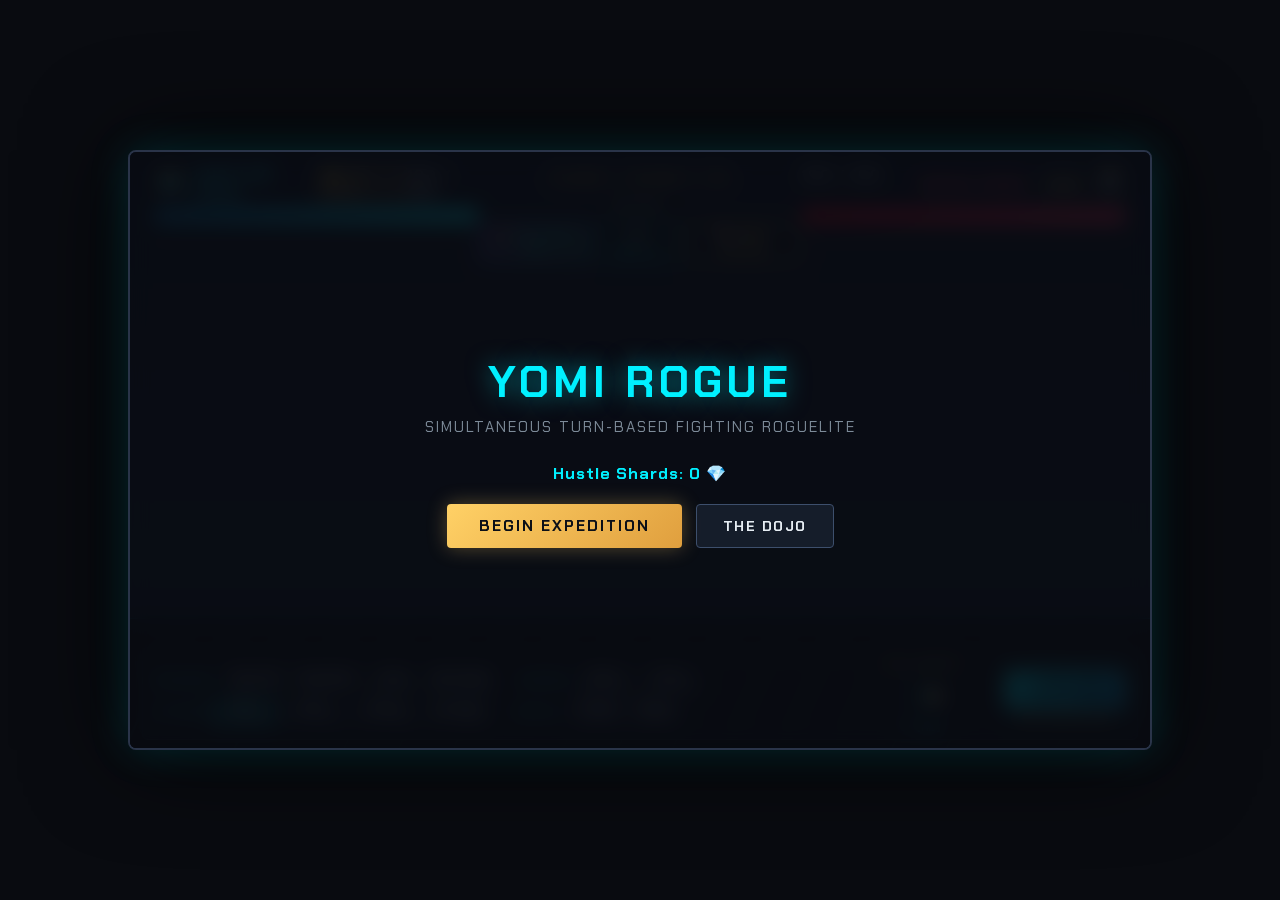
==== commit 7a29f0a6: "fix: restore fluid martial arts models, fix stuck VFX, fix replay exit trap, and trigger hit impact " ====
--- a/roguelite_fighter/index.html
+++ b/roguelite_fighter/index.html
@@ -35,7 +35,7 @@
         <div class="stage-pill" id="stage-display">FLOOR 1 • STAGE 1 / 10</div>
         <div class="frame-advantage-tag" id="advantage-display">NEUTRAL</div>
         <div style="display: flex; gap: 6px; align-items: center;">
-          <button id="btn-toggle-pixel" class="btn-top-replay btn-pixel-toggle" title="Toggle Pixel Art / Vector Mode">👾 PIXEL: ON</button>
+          <button id="btn-toggle-pixel" class="btn-top-replay btn-pixel-toggle" title="Toggle Pixel Art / Vector Mode">⚡ VECTOR: ON</button>
           <button id="btn-top-replay" class="btn-top-replay" title="Watch uninterrupted match replay [R]">🎬 REPLAY</button>
           <button id="btn-top-deck" class="btn-top-replay btn-top-deck" title="Customize Equipped Deck [D]">🎴 DECK (<span id="hud-deck-count">10/14</span>)</button>
         </div>
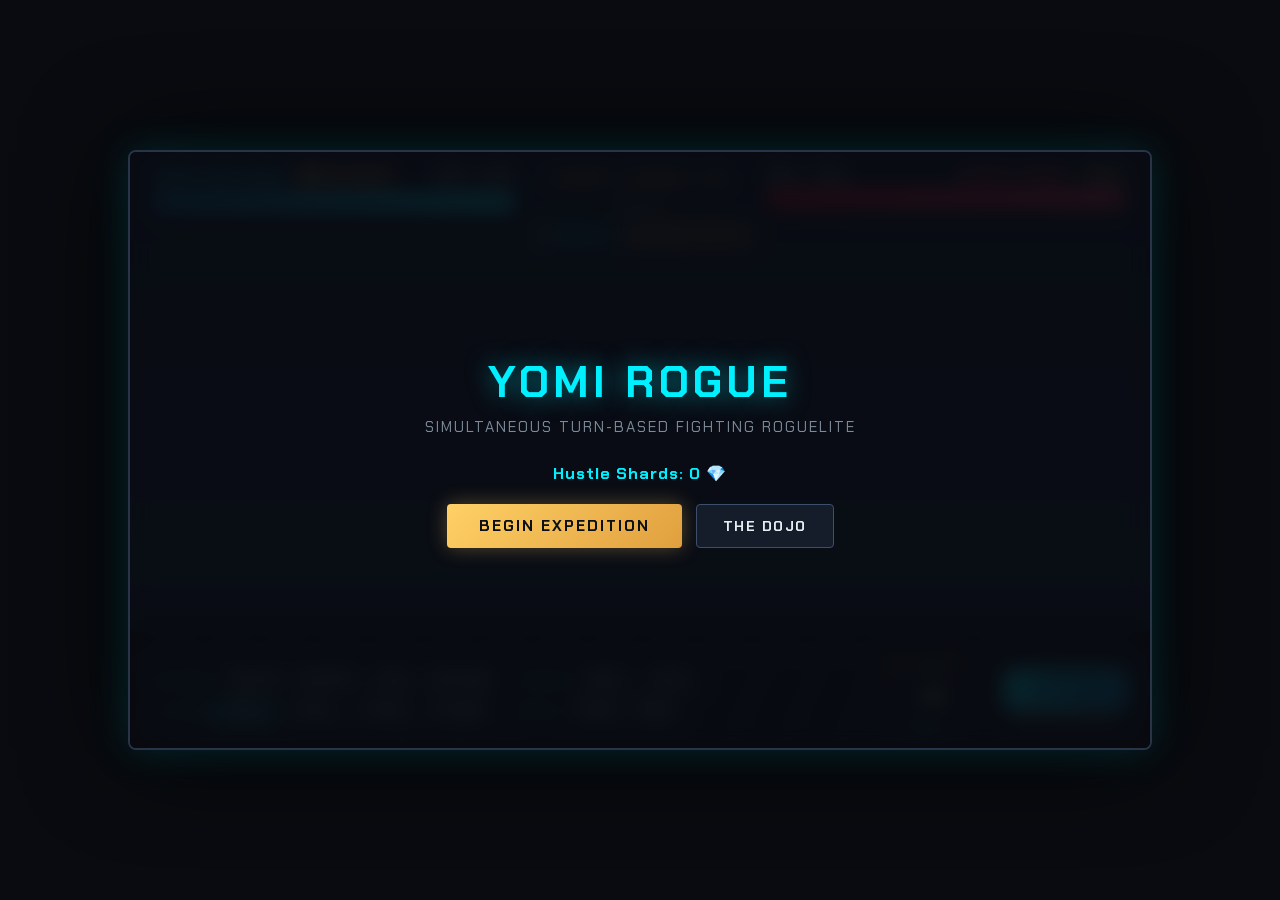
==== commit 8536787f: "remove: remove pixel avatars and static sprites, keep procedural martial arts vector rig facing each" ====
--- a/roguelite_fighter/index.html
+++ b/roguelite_fighter/index.html
@@ -16,7 +16,6 @@
       <div class="fighter-card p1">
         <div class="fighter-header">
           <div style="display: flex; align-items: center; gap: 8px;">
-            <img id="p1-avatar" class="fighter-pixel-avatar" src="assets/sprites/sprites/hustler.png" alt="Hustler Avatar">
             <span class="fighter-name" id="p1-name">HUSTLER (YOU)</span>
             <div class="gold-pill" id="gold-display">🪙 50 Gold</div>
           </div>
@@ -35,7 +34,6 @@
         <div class="stage-pill" id="stage-display">FLOOR 1 • STAGE 1 / 10</div>
         <div class="frame-advantage-tag" id="advantage-display">NEUTRAL</div>
         <div style="display: flex; gap: 6px; align-items: center;">
-          <button id="btn-toggle-pixel" class="btn-top-replay btn-pixel-toggle" title="Toggle Pixel Art / Vector Mode">⚡ VECTOR: ON</button>
           <button id="btn-top-replay" class="btn-top-replay" title="Watch uninterrupted match replay [R]">🎬 REPLAY</button>
           <button id="btn-top-deck" class="btn-top-replay btn-top-deck" title="Customize Equipped Deck [D]">🎴 DECK (<span id="hud-deck-count">10/14</span>)</button>
         </div>
@@ -49,7 +47,6 @@
           <div style="display: flex; align-items: center; gap: 8px;">
             <span class="fighter-name" id="p2-name">ROGUE MONK</span>
             <span class="boss-archetype-pill" id="p2-archetype">MONK</span>
-            <img id="p2-avatar" class="fighter-pixel-avatar" src="assets/sprites/sprites/iron_shogun.png" alt="Enemy Avatar">
           </div>
         </div>
         <div class="bar-box">
--- a/roguelite_fighter/style.css
+++ b/roguelite_fighter/style.css
@@ -88,32 +88,6 @@
   font-weight: 700;
   letter-spacing: 1.5px;
   text-transform: uppercase;
-}
-
-.fighter-pixel-avatar {
-  width: 32px;
-  height: 36px;
-  image-rendering: pixelated;
-  image-rendering: crisp-edges;
-  border: 1.5px solid rgba(255, 255, 255, 0.25);
-  border-radius: 4px;
-  background: rgba(13, 14, 21, 0.9);
-  padding: 1px;
-  box-shadow: 0 0 8px rgba(0, 0, 0, 0.6);
-  flex-shrink: 0;
-}
-
-.btn-pixel-toggle {
-  background: linear-gradient(135deg, rgba(168, 85, 247, 0.28), rgba(6, 214, 160, 0.28)) !important;
-  border-color: #a855f7 !important;
-  color: #06d6a0 !important;
-  font-weight: 700;
-}
-
-.btn-pixel-toggle:hover {
-  background: linear-gradient(135deg, rgba(168, 85, 247, 0.5), rgba(6, 214, 160, 0.5)) !important;
-  border-color: #06d6a0 !important;
-  box-shadow: 0 0 12px rgba(6, 214, 160, 0.45);
 }
 
 .p1 .fighter-name { color: var(--accent-cyan); text-shadow: 0 0 8px rgba(0, 240, 255, 0.5); }
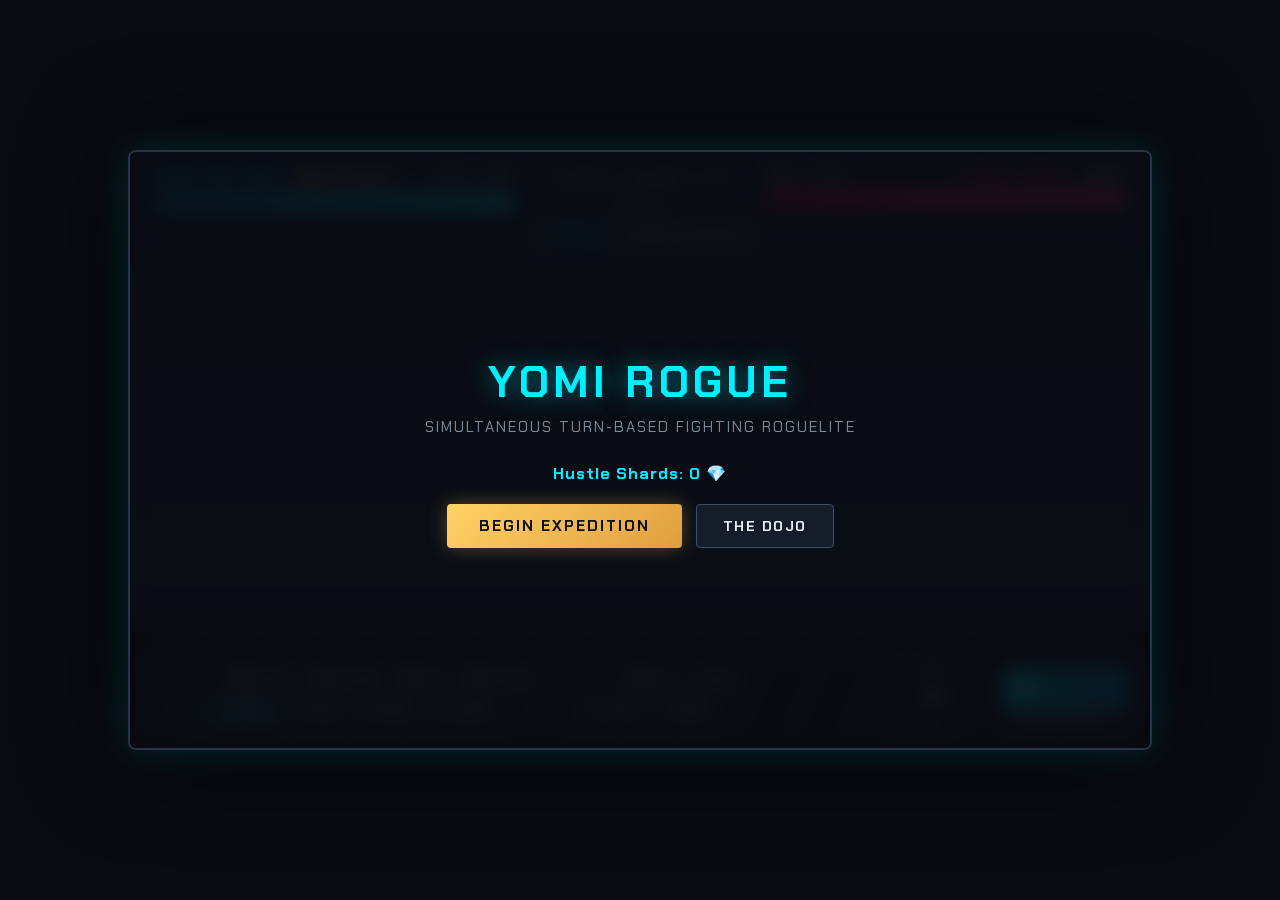
==== commit 876d6434: "feat: boost pixelfx retro particle visibility, persist effects across turn boundaries, and add move " ====
--- a/roguelite_fighter/index.html
+++ b/roguelite_fighter/index.html
@@ -67,19 +67,19 @@
             <span class="cat-label">Movement</span>
             <div class="btn-row" id="movement-btns">
               <button class="btn-move" data-move="STEP_FWD">
-                <span>Step Fwd</span>
+                <span>➡️ Step Fwd</span>
                 <span class="move-frames">Adv: +1</span>
               </button>
               <button class="btn-move" data-move="STEP_BACK">
-                <span>Step Back</span>
+                <span>⬅️ Step Back</span>
                 <span class="move-frames">Adv: +1</span>
               </button>
               <button class="btn-move" data-move="JUMP">
-                <span>Jump</span>
+                <span>⬆️ Jump</span>
                 <span class="move-frames">360° Aim</span>
               </button>
               <button class="btn-move" data-move="DASH">
-                <span>Omni Dash</span>
+                <span>💨 Omni Dash</span>
                 <span class="move-frames">360° Air/Gnd</span>
               </button>
             </div>
@@ -89,11 +89,11 @@
             <span class="cat-label">Defense</span>
             <div class="btn-row" id="defense-btns">
               <button class="btn-move" data-move="BLOCK">
-                <span>Block</span>
+                <span>🛡️ Block</span>
                 <span class="move-frames">Guard 80%</span>
               </button>
               <button class="btn-move" data-move="PARRY">
-                <span>Parry</span>
+                <span>✨ Parry</span>
                 <span class="move-frames">Frame Trap</span>
               </button>
             </div>
@@ -106,19 +106,19 @@
             <span class="cat-label">Attacks</span>
             <div class="btn-row" id="attack-btns">
               <button class="btn-move selected" data-move="QUICK_JAB">
-                <span>Jab</span>
+                <span>⚔️ Jab</span>
                 <span class="move-frames">3f • 8 Dmg</span>
               </button>
               <button class="btn-move" data-move="HEAVY_SLASH">
-                <span>Slash</span>
+                <span>🗡️ Slash</span>
                 <span class="move-frames">7f • 22 Dmg</span>
               </button>
               <button class="btn-move" data-move="SWEEP">
-                <span>Sweep</span>
+                <span>🦶 Sweep</span>
                 <span class="move-frames">5f • 14 Dmg</span>
               </button>
               <button class="btn-move" data-move="LAUNCHER">
-                <span>Launcher</span>
+                <span>🔥 Launcher</span>
                 <span class="move-frames">9f • Juggle</span>
               </button>
             </div>
@@ -128,11 +128,11 @@
             <span class="cat-label">Special</span>
             <div class="btn-row" id="special-btns">
               <button class="btn-move special-btn" data-move="KI_BLAST">
-                <span>Ki Blast</span>
+                <span>⚡ Ki Blast</span>
                 <span class="move-frames">30 SP</span>
               </button>
               <button class="btn-move special-btn" data-move="DRAGON_UPPER">
-                <span>Dragon</span>
+                <span>🐉 Dragon</span>
                 <span class="move-frames">60 SP</span>
               </button>
             </div>
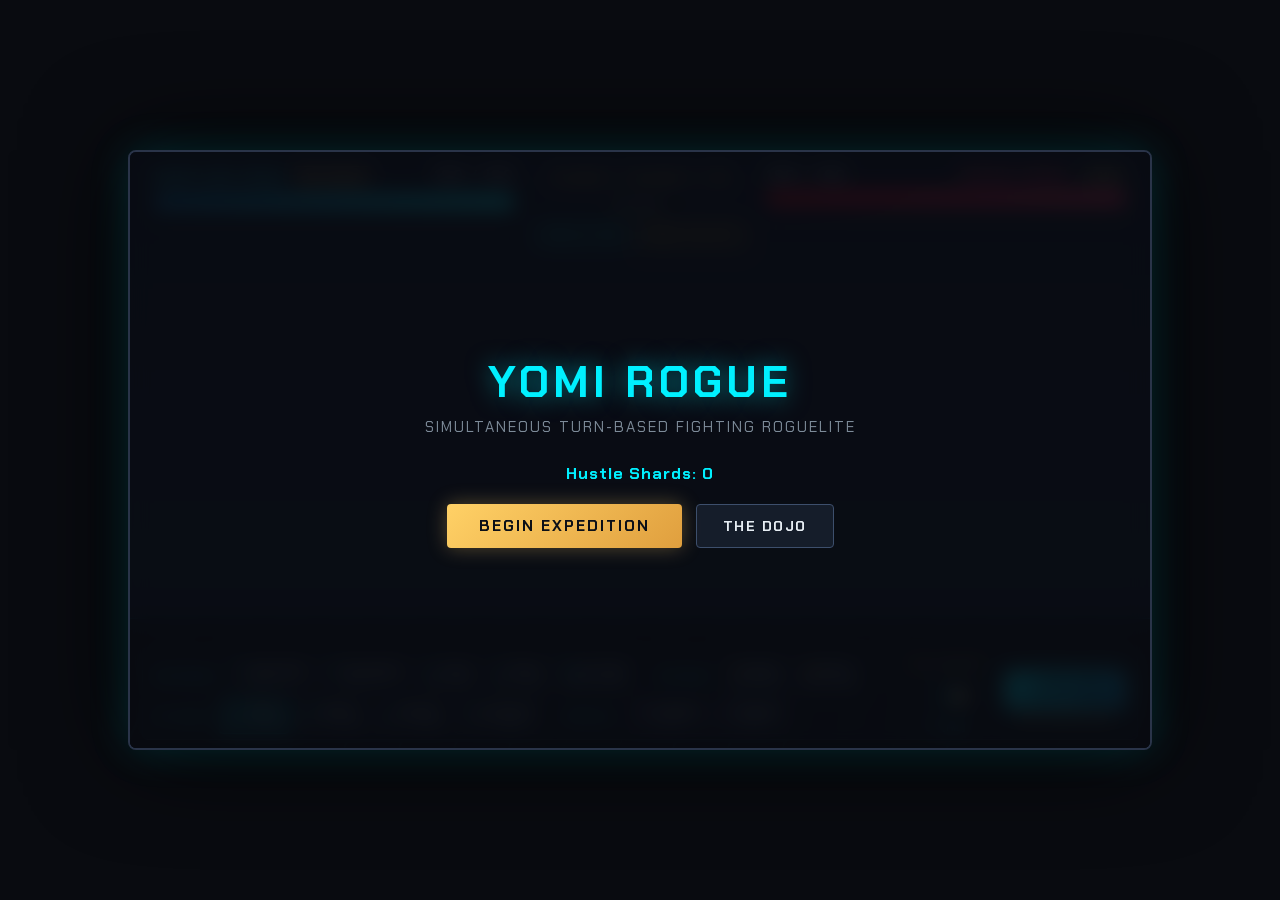
==== commit 7467c4a5: "feat: replace emojis with vector icons, fix button layout, implement Air Recovery, and overhaul AI" ====
--- a/roguelite_fighter/index.html
+++ b/roguelite_fighter/index.html
@@ -17,7 +17,7 @@
         <div class="fighter-header">
           <div style="display: flex; align-items: center; gap: 8px;">
             <span class="fighter-name" id="p1-name">HUSTLER (YOU)</span>
-            <div class="gold-pill" id="gold-display">🪙 50 Gold</div>
+            <div class="gold-pill" id="gold-display">50 Gold</div>
           </div>
           <span id="p1-hp-text">100 / 100</span>
         </div>
@@ -34,8 +34,8 @@
         <div class="stage-pill" id="stage-display">FLOOR 1 • STAGE 1 / 10</div>
         <div class="frame-advantage-tag" id="advantage-display">NEUTRAL</div>
         <div style="display: flex; gap: 6px; align-items: center;">
-          <button id="btn-top-replay" class="btn-top-replay" title="Watch uninterrupted match replay [R]">🎬 REPLAY</button>
-          <button id="btn-top-deck" class="btn-top-replay btn-top-deck" title="Customize Equipped Deck [D]">🎴 DECK (<span id="hud-deck-count">10/14</span>)</button>
+          <button id="btn-top-replay" class="btn-top-replay" title="Watch uninterrupted match replay [R]">REPLAY [R]</button>
+          <button id="btn-top-deck" class="btn-top-replay btn-top-deck" title="Customize Equipped Deck [D]">DECK (<span id="hud-deck-count">10/14</span>)</button>
         </div>
         <div class="combo-callout" id="combo-display">3 HITS!</div>
       </div>
@@ -67,20 +67,39 @@
             <span class="cat-label">Movement</span>
             <div class="btn-row" id="movement-btns">
               <button class="btn-move" data-move="STEP_FWD">
-                <span>➡️ Step Fwd</span>
+                <div class="move-header">
+                  <span class="move-icon"><svg viewBox="0 0 24 24" fill="none" stroke="currentColor" stroke-width="2.2" stroke-linecap="round" stroke-linejoin="round"><path d="M5 12h14M12 5l7 7-7 7"/></svg></span>
+                  <span class="move-name">Step Fwd</span>
+                </div>
                 <span class="move-frames">Adv: +1</span>
               </button>
               <button class="btn-move" data-move="STEP_BACK">
-                <span>⬅️ Step Back</span>
+                <div class="move-header">
+                  <span class="move-icon"><svg viewBox="0 0 24 24" fill="none" stroke="currentColor" stroke-width="2.2" stroke-linecap="round" stroke-linejoin="round"><path d="M19 12H5M12 19l-7-7 7-7"/></svg></span>
+                  <span class="move-name">Step Back</span>
+                </div>
                 <span class="move-frames">Adv: +1</span>
               </button>
               <button class="btn-move" data-move="JUMP">
-                <span>⬆️ Jump</span>
+                <div class="move-header">
+                  <span class="move-icon"><svg viewBox="0 0 24 24" fill="none" stroke="currentColor" stroke-width="2.2" stroke-linecap="round" stroke-linejoin="round"><path d="M12 19V5M5 12l7-7 7 7"/></svg></span>
+                  <span class="move-name">Jump</span>
+                </div>
                 <span class="move-frames">360° Aim</span>
               </button>
               <button class="btn-move" data-move="DASH">
-                <span>💨 Omni Dash</span>
-                <span class="move-frames">360° Air/Gnd</span>
+                <div class="move-header">
+                  <span class="move-icon"><svg viewBox="0 0 24 24" fill="none" stroke="currentColor" stroke-width="2.2" stroke-linecap="round" stroke-linejoin="round"><path d="M13 17l5-5-5-5M6 17l5-5-5-5"/></svg></span>
+                  <span class="move-name">Dash</span>
+                </div>
+                <span class="move-frames">Air / Gnd</span>
+              </button>
+              <button class="btn-move" data-move="AIR_RECOVERY">
+                <div class="move-header">
+                  <span class="move-icon"><svg viewBox="0 0 24 24" fill="none" stroke="currentColor" stroke-width="2.2" stroke-linecap="round" stroke-linejoin="round"><path d="M3 12a9 9 0 0 1 15-6.7L21 8M21 3v5h-5M21 12a9 9 0 0 1-15 6.7L3 16M3 21v-5h5"/></svg></span>
+                  <span class="move-name">Air Tech</span>
+                </div>
+                <span class="move-frames">Ukemi Break</span>
               </button>
             </div>
           </div>
@@ -89,11 +108,17 @@
             <span class="cat-label">Defense</span>
             <div class="btn-row" id="defense-btns">
               <button class="btn-move" data-move="BLOCK">
-                <span>🛡️ Block</span>
+                <div class="move-header">
+                  <span class="move-icon"><svg viewBox="0 0 24 24" fill="none" stroke="currentColor" stroke-width="2.2" stroke-linecap="round" stroke-linejoin="round"><path d="M12 22s8-4 8-10V5l-8-3-8 3v7c0 6 8 10 8 10z"/></svg></span>
+                  <span class="move-name">Block</span>
+                </div>
                 <span class="move-frames">Guard 80%</span>
               </button>
               <button class="btn-move" data-move="PARRY">
-                <span>✨ Parry</span>
+                <div class="move-header">
+                  <span class="move-icon"><svg viewBox="0 0 24 24" fill="none" stroke="currentColor" stroke-width="2.2" stroke-linecap="round" stroke-linejoin="round"><path d="M12 2v20M2 12h20M5 5l14 14M5 19l14-14"/></svg></span>
+                  <span class="move-name">Parry</span>
+                </div>
                 <span class="move-frames">Frame Trap</span>
               </button>
             </div>
@@ -106,19 +131,31 @@
             <span class="cat-label">Attacks</span>
             <div class="btn-row" id="attack-btns">
               <button class="btn-move selected" data-move="QUICK_JAB">
-                <span>⚔️ Jab</span>
+                <div class="move-header">
+                  <span class="move-icon"><svg viewBox="0 0 24 24" fill="none" stroke="currentColor" stroke-width="2.2" stroke-linecap="round" stroke-linejoin="round"><path d="M4 12h16M14 6l6 6-6 6"/></svg></span>
+                  <span class="move-name">Jab</span>
+                </div>
                 <span class="move-frames">3f • 8 Dmg</span>
               </button>
               <button class="btn-move" data-move="HEAVY_SLASH">
-                <span>🗡️ Slash</span>
+                <div class="move-header">
+                  <span class="move-icon"><svg viewBox="0 0 24 24" fill="none" stroke="currentColor" stroke-width="2.2" stroke-linecap="round" stroke-linejoin="round"><path d="M14.5 4l5.5 5.5-11 11H3.5v-5.5l11-11z"/></svg></span>
+                  <span class="move-name">Slash</span>
+                </div>
                 <span class="move-frames">7f • 22 Dmg</span>
               </button>
               <button class="btn-move" data-move="SWEEP">
-                <span>🦶 Sweep</span>
+                <div class="move-header">
+                  <span class="move-icon"><svg viewBox="0 0 24 24" fill="none" stroke="currentColor" stroke-width="2.2" stroke-linecap="round" stroke-linejoin="round"><path d="M3 17h12l6 4M6 13l4 4"/></svg></span>
+                  <span class="move-name">Sweep</span>
+                </div>
                 <span class="move-frames">5f • 14 Dmg</span>
               </button>
               <button class="btn-move" data-move="LAUNCHER">
-                <span>🔥 Launcher</span>
+                <div class="move-header">
+                  <span class="move-icon"><svg viewBox="0 0 24 24" fill="none" stroke="currentColor" stroke-width="2.2" stroke-linecap="round" stroke-linejoin="round"><path d="M12 19V3m0 0l-5 5m5-5l5 5"/></svg></span>
+                  <span class="move-name">Launcher</span>
+                </div>
                 <span class="move-frames">9f • Juggle</span>
               </button>
             </div>
@@ -128,11 +165,17 @@
             <span class="cat-label">Special</span>
             <div class="btn-row" id="special-btns">
               <button class="btn-move special-btn" data-move="KI_BLAST">
-                <span>⚡ Ki Blast</span>
+                <div class="move-header">
+                  <span class="move-icon"><svg viewBox="0 0 24 24" fill="none" stroke="currentColor" stroke-width="2.2" stroke-linecap="round" stroke-linejoin="round"><path d="M13 2L3 14h9l-1 8 10-12h-9l1-8z"/></svg></span>
+                  <span class="move-name">Ki Blast</span>
+                </div>
                 <span class="move-frames">30 SP</span>
               </button>
               <button class="btn-move special-btn" data-move="DRAGON_UPPER">
-                <span>🐉 Dragon</span>
+                <div class="move-header">
+                  <span class="move-icon"><svg viewBox="0 0 24 24" fill="none" stroke="currentColor" stroke-width="2.2" stroke-linecap="round" stroke-linejoin="round"><path d="M8.5 14.5A2.5 2.5 0 0 0 11 12c0-1.38-.5-2-1-3-1.072-2.143-.224-4.054 2-6 .5 2.5 2 4.9 4 6.5 2 1.6 3 3.5 3 5.5a7 7 0 1 1-14 0c0-1.153.433-2.294 1-3a2.5 2.5 0 0 0 2.5 3z"/></svg></span>
+                  <span class="move-name">Dragon</span>
+                </div>
                 <span class="move-frames">60 SP</span>
               </button>
             </div>
@@ -161,7 +204,7 @@
     <div id="screen-title" class="overlay-screen active">
       <div class="main-title">YOMI ROGUE</div>
       <div class="sub-title">SIMULTANEOUS TURN-BASED FIGHTING ROGUELITE</div>
-      <div class="shards-pill" id="title-shards">Hustle Shards: 0 💎</div>
+      <div class="shards-pill" id="title-shards">Hustle Shards: 0</div>
       <div style="display: flex; gap: 14px;">
         <button id="btn-start-run" class="btn-primary">BEGIN EXPEDITION</button>
         <button id="btn-open-dojo" class="btn-secondary">THE DOJO</button>
@@ -175,14 +218,14 @@
       <div class="cards-row" id="buff-cards-container">
         <!-- Injected via JavaScript -->
       </div>
-      <button id="btn-draft-replay" class="btn-secondary" style="margin-top: 10px;">🎬 WATCH MATCH REPLAY</button>
+      <button id="btn-draft-replay" class="btn-secondary" style="margin-top: 10px;">WATCH MATCH REPLAY</button>
     </div>
 
     <!-- THE DOJO OVERLAY (META PROGRESSION) -->
     <div id="screen-dojo" class="overlay-screen">
       <div class="main-title" style="font-size: 32px;">THE ANCIENT DOJO</div>
       <div class="sub-title">Permanent conditioning via Hustle Shards:</div>
-      <div class="shards-pill" id="dojo-shards">Hustle Shards: 0 💎</div>
+      <div class="shards-pill" id="dojo-shards">Hustle Shards: 0</div>
       
       <div class="dojo-grid" id="dojo-upgrades-grid">
         <!-- Injected via JavaScript -->
@@ -195,13 +238,13 @@
     <div id="screen-shop" class="overlay-screen">
       <div class="main-title" style="color: var(--accent-gold); font-size: 30px;">SANCTUARY FORGE & MARKET</div>
       <div class="sub-title">Prepare your tactical loadout before entering the next floor:</div>
-      <div class="gold-pill" id="shop-gold-display" style="font-size: 14px; margin-bottom: 16px;">🪙 120 Gold Available</div>
+      <div class="gold-pill" id="shop-gold-display" style="font-size: 14px; margin-bottom: 16px;">120 Gold Available</div>
       
       <!-- SHOP TABS -->
       <div class="shop-tabs">
-        <button class="shop-tab-btn active" id="tab-shop-armory">⚔️ Skill Armory</button>
-        <button class="shop-tab-btn" id="tab-shop-supplies">🧪 Supplies & Relics</button>
-        <button class="shop-tab-btn" id="tab-shop-deck">🎴 Skill Deck Customizer</button>
+        <button class="shop-tab-btn active" id="tab-shop-armory">Skill Armory</button>
+        <button class="shop-tab-btn" id="tab-shop-supplies">Supplies & Relics</button>
+        <button class="shop-tab-btn" id="tab-shop-deck">Skill Deck Customizer</button>
       </div>
 
       <!-- TAB 1 & 2 CONTENT: SHOP WARES -->
@@ -221,7 +264,7 @@
       </div>
 
       <div style="display: flex; gap: 14px; justify-content: center; margin-top: 10px;">
-        <button id="btn-leave-shop" class="btn-primary">ENTER NEXT FLOOR ➔</button>
+        <button id="btn-leave-shop" class="btn-primary">ENTER NEXT FLOOR -></button>
       </div>
     </div>
 
@@ -234,7 +277,6 @@
         <div class="breakthrough-card fusion-opt" id="btn-opt-fusion">
           <div>
             <span class="perk-badge tier-fusion">SKILL FUSION</span>
-            <div class="perk-icon">🔮</div>
             <div class="perk-name" id="fusion-title">Hybrid Fusion</div>
             <div class="perk-desc" id="fusion-desc">Merge this move with another owned skill to create a devastating dual-element technique!</div>
           </div>
@@ -244,7 +286,6 @@
         <div class="breakthrough-card apex-opt" id="btn-opt-apex">
           <div>
             <span class="perk-badge tier-apex">APEX ASCENSION</span>
-            <div class="perk-icon">⚔️</div>
             <div class="perk-name" id="apex-title">Apex Mastery</div>
             <div class="perk-desc" id="apex-desc">Ascend this skill to its ultimate standalone purity: extreme damage, 1f startup, and super armor.</div>
           </div>
@@ -259,8 +300,8 @@
       <div class="sub-title" id="victory-sub">The floor guardian has fallen!</div>
       <div class="shards-pill" id="victory-shards">+50 Hustle Shards Acquired!</div>
       <div style="display: flex; gap: 14px; margin-top: 15px;">
-        <button id="btn-victory-replay" class="btn-secondary">🎬 WATCH MATCH REPLAY</button>
-        <button id="btn-next-floor" class="btn-primary">ENTER SANCTUARY SHOP ➔</button>
+        <button id="btn-victory-replay" class="btn-secondary">WATCH MATCH REPLAY</button>
+        <button id="btn-next-floor" class="btn-primary">ENTER SANCTUARY SHOP -></button>
       </div>
     </div>
 
@@ -271,7 +312,7 @@
       <div class="shards-pill" id="gameover-shards">+16 Hustle Shards acquired!</div>
       <div style="display: flex; gap: 14px;">
         <button id="btn-retry-run" class="btn-primary">NEW RUN</button>
-        <button id="btn-gameover-replay" class="btn-secondary">🎬 WATCH REPLAY</button>
+        <button id="btn-gameover-replay" class="btn-secondary">WATCH REPLAY</button>
         <button id="btn-gameover-dojo" class="btn-secondary">ENTER DOJO</button>
       </div>
     </div>
--- a/roguelite_fighter/style.css
+++ b/roguelite_fighter/style.css
@@ -214,36 +214,36 @@
 .move-categories {
   display: flex;
   flex-direction: column;
-  gap: 4px;
+  gap: 5px;
   flex: 1;
-  max-width: 690px;
+  max-width: 740px;
 }
 
 .move-row {
   display: flex;
   align-items: center;
-  gap: 12px;
+  gap: 14px;
   flex-wrap: nowrap;
 }
 
 .category-group {
   display: flex;
   align-items: center;
+  gap: 6px;
+}
+
+.cat-label {
+  font-size: 9.5px;
+  font-weight: 800;
+  letter-spacing: 1.2px;
+  color: var(--accent-cyan);
+  text-transform: uppercase;
+  min-width: 58px;
+}
+
+.btn-row {
+  display: flex;
   gap: 5px;
-}
-
-.cat-label {
-  font-size: 9px;
-  font-weight: 700;
-  letter-spacing: 1px;
-  color: var(--accent-cyan);
-  text-transform: uppercase;
-  min-width: 50px;
-}
-
-.btn-row {
-  display: flex;
-  gap: 4px;
   flex-wrap: nowrap;
   overflow-x: auto;
   scrollbar-width: none;
@@ -253,30 +253,104 @@
 }
 
 .btn-move {
-  background: #131a26;
-  border: 1px solid #233147;
+  background: #111824;
+  border: 1px solid #23334a;
   color: var(--text-primary);
   font-family: 'Chakra Petch', sans-serif;
-  font-size: 10px;
-  font-weight: 700;
-  padding: 2px 6px;
-  border-radius: 4px;
-  cursor: pointer;
-  transition: all 0.1s ease;
+  font-size: 11px;
+  font-weight: 700;
+  padding: 3px 8px;
+  border-radius: 4px;
+  cursor: pointer;
+  transition: all 0.12s ease;
   display: flex;
   flex-direction: column;
   align-items: center;
   justify-content: center;
-  gap: 0px;
-  min-width: 48px;
-  height: 27px;
-  line-height: 1.1;
+  gap: 1px;
+  min-width: 54px;
+  height: 35px;
+  line-height: 1.15;
   box-sizing: border-box;
+  flex-shrink: 0;
+  overflow: hidden;
+  user-select: none;
+}
+
+.move-header {
+  display: flex;
+  align-items: center;
+  justify-content: center;
+  gap: 4px;
+  width: 100%;
+  white-space: nowrap;
+}
+
+.move-icon {
+  display: inline-flex;
+  align-items: center;
+  justify-content: center;
+  width: 12px;
+  height: 12px;
+  color: var(--accent-cyan);
+  flex-shrink: 0;
+}
+.move-icon svg {
+  width: 12px;
+  height: 12px;
+  display: block;
+}
+
+.btn-move.special-btn .move-icon {
+  color: #c084fc;
+}
+
+.btn-move[data-move="BLOCK"] .move-icon,
+.btn-move[data-move="PARRY"] .move-icon,
+.btn-move[data-move="AEGIS_REFLECT"] .move-icon {
+  color: #ffd166;
+}
+
+.btn-move[data-move="AIR_RECOVERY"] .move-icon {
+  color: #00f0ff;
+}
+
+.move-name {
+  font-size: 10.5px;
+  font-weight: 700;
+  letter-spacing: 0.2px;
+  white-space: nowrap;
+}
+
+.move-badge {
+  font-size: 8px;
+  font-weight: 800;
+  padding: 0 3px;
+  border-radius: 2px;
+  margin-left: 2px;
+  letter-spacing: 0.3px;
+}
+
+.badge-apex {
+  background: rgba(255, 215, 0, 0.2);
+  color: #ffd700;
+  border: 1px solid rgba(255, 215, 0, 0.5);
+}
+
+.badge-fusion {
+  background: rgba(192, 132, 252, 0.2);
+  color: #c084fc;
+  border: 1px solid rgba(192, 132, 252, 0.5);
+}
+
+.badge-upg {
+  color: #00f0ff;
+  font-size: 9px;
 }
 
 .btn-move:hover {
   border-color: var(--accent-cyan);
-  background: #1c273a;
+  background: #1a2638;
   transform: translateY(-1px);
 }
 
@@ -299,8 +373,10 @@
 
 .move-frames {
   font-family: 'JetBrains Mono', monospace;
-  font-size: 7.5px;
-  color: var(--text-muted);
+  font-size: 8px;
+  color: #8da2be;
+  white-space: nowrap;
+  letter-spacing: 0.2px;
 }
 
 .btn-move.special-btn {
@@ -524,8 +600,17 @@
 }
 
 .perk-icon {
-  font-size: 40px;
+  display: flex;
+  align-items: center;
+  justify-content: center;
+  height: 48px;
   margin-bottom: 10px;
+}
+
+.perk-icon svg {
+  width: 40px;
+  height: 40px;
+  filter: drop-shadow(0 0 8px rgba(0, 240, 255, 0.4));
 }
 
 .perk-name {
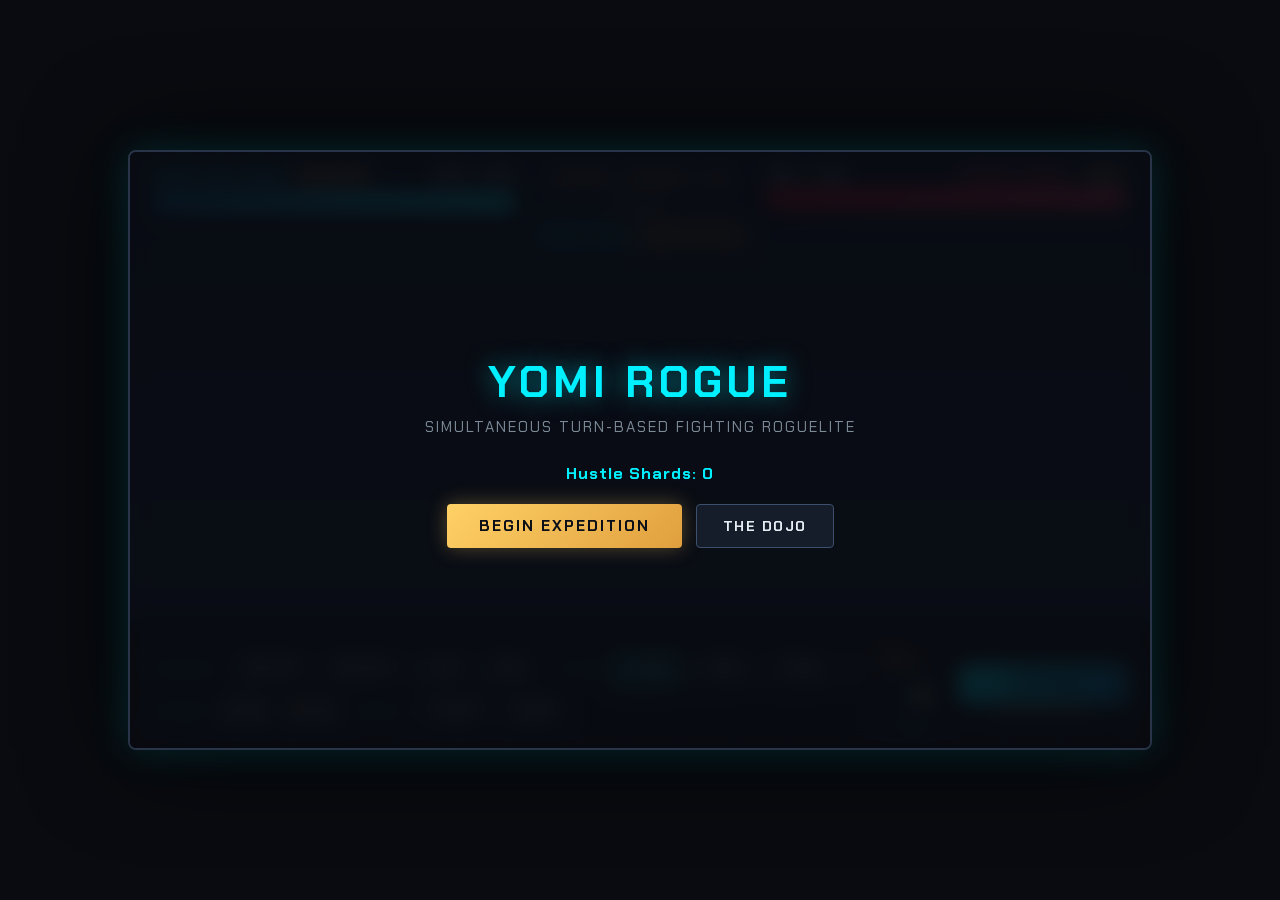
==== commit 269b65a4: "fix: resolve tactical panel UI overlap with balanced category rows and containment" ====
--- a/roguelite_fighter/index.html
+++ b/roguelite_fighter/index.html
@@ -61,7 +61,7 @@
     <!-- BOTTOM TACTICAL DECISION PANEL (YOMI HUSTLE STYLE) -->
     <div id="tactical-panel">
       <div class="move-categories">
-        <!-- ROW 1: MOVEMENT & DEFENSE -->
+        <!-- ROW 1: MOVEMENT & ATTACKS -->
         <div class="move-row">
           <div class="category-group">
             <span class="cat-label">Movement</span>
@@ -104,29 +104,6 @@
             </div>
           </div>
 
-          <div class="category-group" style="margin-left: 10px;">
-            <span class="cat-label">Defense</span>
-            <div class="btn-row" id="defense-btns">
-              <button class="btn-move" data-move="BLOCK">
-                <div class="move-header">
-                  <span class="move-icon"><svg viewBox="0 0 24 24" fill="none" stroke="currentColor" stroke-width="2.2" stroke-linecap="round" stroke-linejoin="round"><path d="M12 22s8-4 8-10V5l-8-3-8 3v7c0 6 8 10 8 10z"/></svg></span>
-                  <span class="move-name">Block</span>
-                </div>
-                <span class="move-frames">Guard 80%</span>
-              </button>
-              <button class="btn-move" data-move="PARRY">
-                <div class="move-header">
-                  <span class="move-icon"><svg viewBox="0 0 24 24" fill="none" stroke="currentColor" stroke-width="2.2" stroke-linecap="round" stroke-linejoin="round"><path d="M12 2v20M2 12h20M5 5l14 14M5 19l14-14"/></svg></span>
-                  <span class="move-name">Parry</span>
-                </div>
-                <span class="move-frames">Frame Trap</span>
-              </button>
-            </div>
-          </div>
-        </div>
-
-        <!-- ROW 2: ATTACKS & SPECIALS -->
-        <div class="move-row">
           <div class="category-group">
             <span class="cat-label">Attacks</span>
             <div class="btn-row" id="attack-btns">
@@ -160,8 +137,31 @@
               </button>
             </div>
           </div>
-
-          <div class="category-group" style="margin-left: 10px;">
+        </div>
+
+        <!-- ROW 2: DEFENSE & SPECIALS -->
+        <div class="move-row">
+          <div class="category-group">
+            <span class="cat-label">Defense</span>
+            <div class="btn-row" id="defense-btns">
+              <button class="btn-move" data-move="BLOCK">
+                <div class="move-header">
+                  <span class="move-icon"><svg viewBox="0 0 24 24" fill="none" stroke="currentColor" stroke-width="2.2" stroke-linecap="round" stroke-linejoin="round"><path d="M12 22s8-4 8-10V5l-8-3-8 3v7c0 6 8 10 8 10z"/></svg></span>
+                  <span class="move-name">Block</span>
+                </div>
+                <span class="move-frames">Guard 80%</span>
+              </button>
+              <button class="btn-move" data-move="PARRY">
+                <div class="move-header">
+                  <span class="move-icon"><svg viewBox="0 0 24 24" fill="none" stroke="currentColor" stroke-width="2.2" stroke-linecap="round" stroke-linejoin="round"><path d="M12 2v20M2 12h20M5 5l14 14M5 19l14-14"/></svg></span>
+                  <span class="move-name">Parry</span>
+                </div>
+                <span class="move-frames">Frame Trap</span>
+              </button>
+            </div>
+          </div>
+
+          <div class="category-group">
             <span class="cat-label">Special</span>
             <div class="btn-row" id="special-btns">
               <button class="btn-move special-btn" data-move="KI_BLAST">
--- a/roguelite_fighter/style.css
+++ b/roguelite_fighter/style.css
@@ -192,7 +192,7 @@
   left: 50%;
   transform: translateX(-50%);
   width: 996px;
-  background: rgba(11, 16, 26, 0.94);
+  background: rgba(11, 16, 26, 0.96);
   border: 1.5px solid #2d3c54;
   border-radius: 6px;
   padding: 5px 12px;
@@ -203,6 +203,7 @@
   z-index: 20;
   transition: opacity 0.2s, transform 0.2s;
   backdrop-filter: blur(8px);
+  gap: 10px;
 }
 
 #tactical-panel.hidden {
@@ -216,29 +217,36 @@
   flex-direction: column;
   gap: 5px;
   flex: 1;
-  max-width: 740px;
+  min-width: 0;
+  max-width: 715px;
+  overflow: hidden;
 }
 
 .move-row {
   display: flex;
   align-items: center;
-  gap: 14px;
+  gap: 12px;
   flex-wrap: nowrap;
+  min-width: 0;
+  width: 100%;
 }
 
 .category-group {
   display: flex;
   align-items: center;
   gap: 6px;
+  min-width: 0;
+  flex-shrink: 1;
 }
 
 .cat-label {
-  font-size: 9.5px;
+  font-size: 9px;
   font-weight: 800;
-  letter-spacing: 1.2px;
+  letter-spacing: 1px;
   color: var(--accent-cyan);
   text-transform: uppercase;
-  min-width: 58px;
+  min-width: 52px;
+  flex-shrink: 0;
 }
 
 .btn-row {
@@ -246,10 +254,18 @@
   gap: 5px;
   flex-wrap: nowrap;
   overflow-x: auto;
-  scrollbar-width: none;
+  overflow-y: hidden;
+  scrollbar-width: thin;
+  scrollbar-color: #23334a transparent;
+  min-width: 0;
+  padding: 1px 0;
 }
 .btn-row::-webkit-scrollbar {
-  display: none;
+  height: 2px;
+}
+.btn-row::-webkit-scrollbar-thumb {
+  background: #23334a;
+  border-radius: 2px;
 }
 
 .btn-move {
@@ -259,7 +275,7 @@
   font-family: 'Chakra Petch', sans-serif;
   font-size: 11px;
   font-weight: 700;
-  padding: 3px 8px;
+  padding: 3px 6px;
   border-radius: 4px;
   cursor: pointer;
   transition: all 0.12s ease;
@@ -268,7 +284,7 @@
   align-items: center;
   justify-content: center;
   gap: 1px;
-  min-width: 54px;
+  min-width: 52px;
   height: 35px;
   line-height: 1.15;
   box-sizing: border-box;
@@ -395,11 +411,15 @@
   display: flex;
   flex-direction: column;
   align-items: center;
+  justify-content: center;
   gap: 2px;
-  padding: 0 8px;
-  border-left: 1px solid #222d3e;
-  border-right: 1px solid #222d3e;
+  padding: 0 10px;
+  border-left: 1.5px solid #222d3e;
+  border-right: 1.5px solid #222d3e;
   flex-shrink: 0;
+  background: #0b101a;
+  z-index: 10;
+  width: 76px;
 }
 
 .aim-label {
@@ -438,9 +458,13 @@
   display: flex;
   flex-direction: column;
   align-items: center;
+  justify-content: center;
   gap: 3px;
   flex-shrink: 0;
-  margin-left: 8px;
+  width: 165px;
+  margin-left: 4px;
+  z-index: 10;
+  background: #0b101a;
 }
 
 .btn-lockin {
@@ -450,15 +474,15 @@
   font-size: 13px;
   font-weight: 900;
   letter-spacing: 1.5px;
-  padding: 6px 16px;
+  padding: 5px 12px;
   border: 1px solid #70f3ff;
   border-radius: 4px;
   cursor: pointer;
   box-shadow: 0 0 18px rgba(0, 240, 255, 0.45);
   transition: all 0.15s ease;
   text-transform: uppercase;
-  min-width: 120px;
-  height: 38px;
+  width: 100%;
+  height: 36px;
   display: flex;
   flex-direction: column;
   align-items: center;
@@ -486,12 +510,13 @@
 .move-preview-desc {
   font-size: 8.5px;
   color: var(--accent-gold);
-  max-width: 170px;
+  width: 100%;
   text-align: center;
   font-weight: 600;
   white-space: nowrap;
   overflow: hidden;
   text-overflow: ellipsis;
+  padding: 0 2px;
 }
 
 /* ==========================================================================
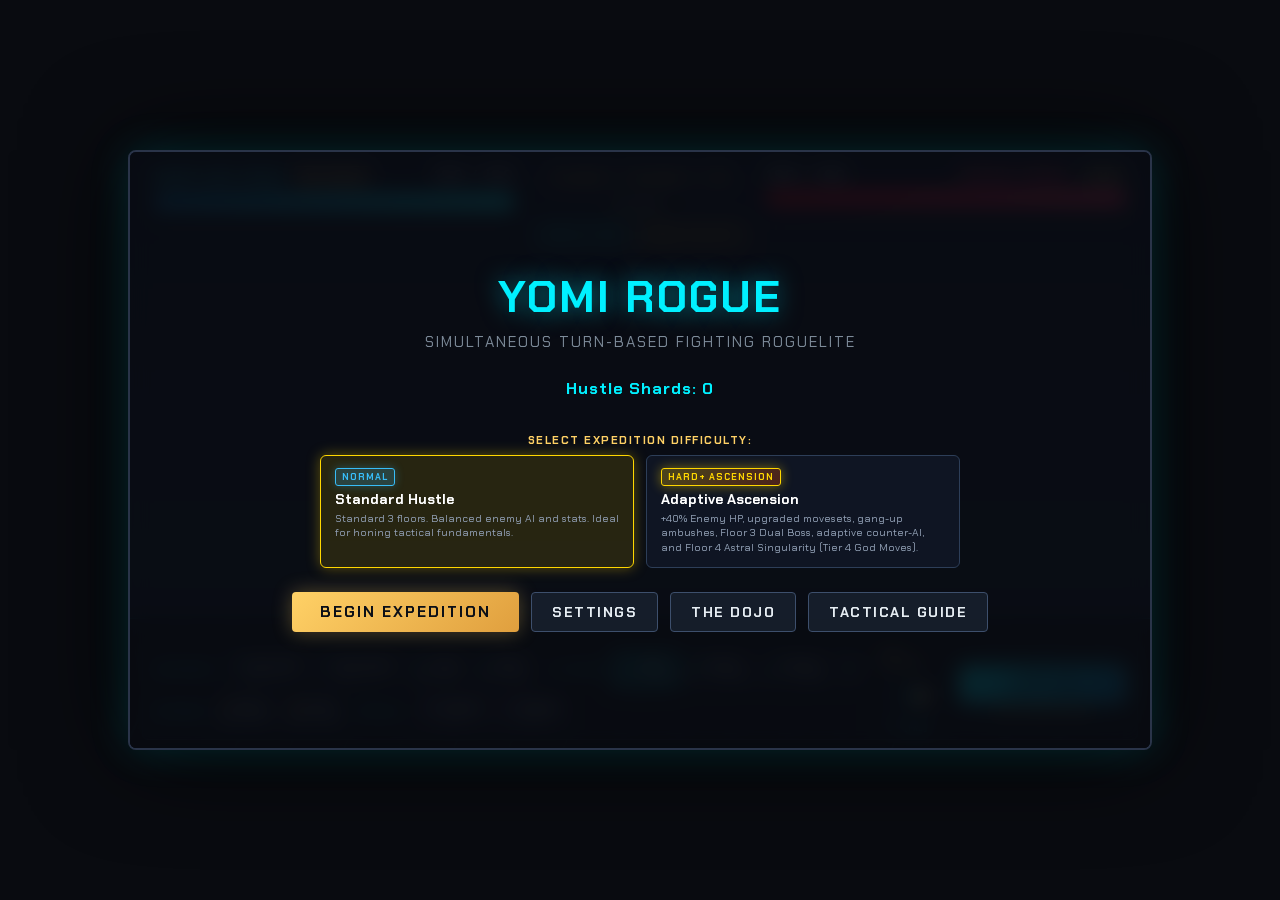
==== commit 950425c0: "feat: Add Start Menu with Settings, Hard+ mode with adaptive Counter-AI, Tier 4 Zenith Singularity m" ====
--- a/roguelite_fighter/index.html
+++ b/roguelite_fighter/index.html
@@ -54,6 +54,23 @@
         </div>
         <div class="super-bar-box">
           <div id="p2-super-bar" class="super-fill" style="width: 0%;"></div>
+        </div>
+      </div>
+
+      <!-- Secondary Opponent Status (for Dual Boss & Multi-Enemy Ambush) -->
+      <div class="fighter-card p2-b" id="p2-b-card" style="display: none;">
+        <div class="fighter-header">
+          <span id="p2b-hp-text">100 / 100</span>
+          <div style="display: flex; align-items: center; gap: 8px;">
+            <span class="fighter-name" id="p2b-name">PARTNER</span>
+            <span class="boss-archetype-pill" id="p2b-archetype">AMBUSH</span>
+          </div>
+        </div>
+        <div class="bar-box">
+          <div id="p2b-hp-bar" class="bar-fill hp-p2b" style="width: 100%;"></div>
+        </div>
+        <div class="super-bar-box">
+          <div id="p2b-super-bar" class="super-fill" style="width: 0%;"></div>
         </div>
       </div>
     </div>
@@ -200,14 +217,119 @@
       </div>
     </div>
 
-    <!-- TITLE SCREEN OVERLAY -->
+    <!-- START MENU / TITLE SCREEN OVERLAY -->
     <div id="screen-title" class="overlay-screen active">
-      <div class="main-title">YOMI ROGUE</div>
+      <div class="main-title" style="letter-spacing: 2px;">YOMI ROGUE</div>
       <div class="sub-title">SIMULTANEOUS TURN-BASED FIGHTING ROGUELITE</div>
       <div class="shards-pill" id="title-shards">Hustle Shards: 0</div>
-      <div style="display: flex; gap: 14px;">
-        <button id="btn-start-run" class="btn-primary">BEGIN EXPEDITION</button>
-        <button id="btn-open-dojo" class="btn-secondary">THE DOJO</button>
+
+      <!-- DIFFICULTY SELECTOR -->
+      <div class="difficulty-selector-box">
+        <div class="difficulty-title">SELECT EXPEDITION DIFFICULTY:</div>
+        <div class="difficulty-options">
+          <div class="diff-card active" id="diff-normal" data-mode="NORMAL">
+            <div class="diff-badge tier-upgrade">NORMAL</div>
+            <div class="diff-name">Standard Hustle</div>
+            <div class="diff-desc">Standard 3 floors. Balanced enemy AI and stats. Ideal for honing tactical fundamentals.</div>
+          </div>
+          <div class="diff-card" id="diff-hardplus" data-mode="HARD_PLUS">
+            <div class="diff-badge tier-apex">HARD+ ASCENSION</div>
+            <div class="diff-name">Adaptive Ascension</div>
+            <div class="diff-desc">+40% Enemy HP, upgraded movesets, gang-up ambushes, Floor 3 Dual Boss, adaptive counter-AI, and Floor 4 Astral Singularity (Tier 4 God Moves).</div>
+          </div>
+        </div>
+      </div>
+
+      <!-- MENU ACTIONS -->
+      <div style="display: flex; gap: 12px; margin-top: 14px; flex-wrap: wrap; justify-content: center;">
+        <button id="btn-start-run" class="btn-primary" style="padding: 10px 28px; font-size: 15px;">BEGIN EXPEDITION</button>
+        <button id="btn-open-settings" class="btn-secondary" style="padding: 10px 20px;">SETTINGS</button>
+        <button id="btn-open-dojo" class="btn-secondary" style="padding: 10px 20px;">THE DOJO</button>
+        <button id="btn-open-guide" class="btn-secondary" style="padding: 10px 20px;">TACTICAL GUIDE</button>
+      </div>
+    </div>
+
+    <!-- SETTINGS MODAL OVERLAY -->
+    <div id="screen-settings" class="overlay-screen">
+      <div class="main-title" style="font-size: 28px; color: var(--accent-cyan);">TACTICAL SETTINGS</div>
+      <div class="sub-title">Configure audio, visual dynamics, and battle simulation:</div>
+      <div class="settings-box">
+        <div class="setting-row">
+          <span>Master Audio SFX</span>
+          <label class="toggle-switch">
+            <input type="checkbox" id="setting-sfx" checked>
+            <span class="slider"></span>
+          </label>
+        </div>
+        <div class="setting-row">
+          <span>Screen Shake Intensity</span>
+          <label class="toggle-switch">
+            <input type="checkbox" id="setting-screenshake" checked>
+            <span class="slider"></span>
+          </label>
+        </div>
+        <div class="setting-row">
+          <span>Impact Hit Flash</span>
+          <label class="toggle-switch">
+            <input type="checkbox" id="setting-hitflash" checked>
+            <span class="slider"></span>
+          </label>
+        </div>
+        <div class="setting-row">
+          <span>Replay Speed Multiplier</span>
+          <select id="setting-replayspeed" class="setting-select">
+            <option value="1">1.0x Normal</option>
+            <option value="1.5" selected>1.5x Brisk</option>
+            <option value="2">2.0x Godspeed</option>
+          </select>
+        </div>
+      </div>
+      <div style="display: flex; gap: 14px; margin-top: 20px;">
+        <button id="btn-close-settings" class="btn-primary">SAVE & CLOSE</button>
+      </div>
+    </div>
+
+    <!-- TACTICAL GUIDE OVERLAY -->
+    <div id="screen-guide" class="overlay-screen">
+      <div class="main-title" style="font-size: 28px; color: var(--accent-gold);">TACTICAL COMBAT GUIDE</div>
+      <div class="sub-title">Master simultaneous turn mechanics and evolution tiers:</div>
+      <div class="guide-grid">
+        <div class="guide-card">
+          <div class="guide-card-title">1. SIMULTANEOUS PREDICTION</div>
+          <div class="guide-card-desc">Both fighters select actions simultaneously. Aim vector trajectories dictate your angle of attack and mobility destination.</div>
+        </div>
+        <div class="guide-card">
+          <div class="guide-card-title">2. DETERMINISTIC WEAKPOINTS</div>
+          <div class="guide-card-desc">Zero RNG crits. Weakpoint strikes trigger on Whiff Punishes (recovery frames), Anti-Air intercepts, Low sweep trips, and true Backstabs.</div>
+        </div>
+        <div class="guide-card">
+          <div class="guide-card-title">3. TIER 3 PEAK MASTERY</div>
+          <div class="guide-card-desc">Base moves evolve to EX upgrades, then branch into APEX Ascension or Hybrid Fusion. Both APEX and Fusion are Tier 3 pinnacle techniques.</div>
+        </div>
+        <div class="guide-card">
+          <div class="guide-card-title">4. TIER 4 ZENITH SINGULARITY</div>
+          <div class="guide-card-desc">In the Sanctuary Forge or via ancient relics, merge 1 Fusion (Tier 3) + 1 Apex (Tier 3) to synthesize devastating Tier 4 God-Tier arts!</div>
+        </div>
+        <div class="guide-card">
+          <div class="guide-card-title">5. ADAPTIVE COUNTER-AI (HARD+)</div>
+          <div class="guide-card-desc">On Hard+ mode, enemies monitor your habits throughout the floor (jumping, sweeping, parrying) and deliberately deploy tactical counters!</div>
+        </div>
+        <div class="guide-card">
+          <div class="guide-card-title">6. STAGE 5 MINI-BOSS SPOILS</div>
+          <div class="guide-card-desc">Every floor features a Stage 5 Mini-Boss. Vanquishing them grants guaranteed Sanctuary Relics or Legendary Passive Perks.</div>
+        </div>
+      </div>
+      <div style="display: flex; gap: 14px; margin-top: 18px;">
+        <button id="btn-close-guide" class="btn-primary">RETURN TO MENU</button>
+      </div>
+    </div>
+
+    <!-- STAGE 5 MINI-BOSS TREASURY OVERLAY -->
+    <div id="screen-miniboss-reward" class="overlay-screen">
+      <div class="main-title" style="color: var(--accent-gold); font-size: 32px;">MINI-BOSS SLAIN!</div>
+      <div class="sub-title">Stage 5 Guardian defeated! Select your Sanctuary Treasury reward:</div>
+      <div class="cards-row" id="miniboss-cards-container">
+        <!-- Injected via JavaScript -->
       </div>
     </div>
 
@@ -245,6 +367,7 @@
         <button class="shop-tab-btn active" id="tab-shop-armory">Skill Armory</button>
         <button class="shop-tab-btn" id="tab-shop-supplies">Supplies & Relics</button>
         <button class="shop-tab-btn" id="tab-shop-deck">Skill Deck Customizer</button>
+        <button class="shop-tab-btn" id="tab-shop-tier4">Tier 4 Zenith Forge</button>
       </div>
 
       <!-- TAB 1 & 2 CONTENT: SHOP WARES -->
@@ -259,6 +382,17 @@
           <span style="color: var(--accent-cyan); font-size: 11px;">Click any move to Equip or Unequip from battle HUD</span>
         </div>
         <div class="deck-grid" id="deck-grid-container">
+          <!-- Injected via JavaScript -->
+        </div>
+      </div>
+
+      <!-- TAB 4 CONTENT: TIER 4 ZENITH FORGE -->
+      <div id="shop-tier4-view" style="display: none; width: 100%;">
+        <div class="deck-summary">
+          <span>Tier 4 Zenith Forge: <b style="color: #ffd700;">Combine 1 Fusion (Tier 3) + 1 Apex (Tier 3)</b></span>
+          <span style="color: #c084fc; font-size: 11px;">Merge 1 owned Fusion move + 1 owned Apex move to unlock God-Tier arts</span>
+        </div>
+        <div class="shop-grid" id="tier4-forge-container">
           <!-- Injected via JavaScript -->
         </div>
       </div>
--- a/roguelite_fighter/style.css
+++ b/roguelite_fighter/style.css
@@ -336,6 +336,9 @@
   font-weight: 700;
   letter-spacing: 0.2px;
   white-space: nowrap;
+  overflow: hidden;
+  text-overflow: ellipsis;
+  max-width: 82px;
 }
 
 .move-badge {
@@ -1002,6 +1005,19 @@
   border-color: rgba(255, 51, 102, 0.45) !important;
 }
 
+.btn-move.disabled-tech {
+  opacity: 0.38;
+  filter: grayscale(0.85);
+  cursor: not-allowed;
+  border-color: rgba(148, 163, 184, 0.3) !important;
+  box-shadow: none !important;
+}
+
+.btn-move.disabled-tech:hover {
+  transform: none !important;
+  border-color: rgba(148, 163, 184, 0.4) !important;
+}
+
 /* SANCTUARY SHOP & SKILL FORGE OVERLAY */
 #screen-shop {
   width: 920px;
@@ -1150,9 +1166,15 @@
 
 /* BREAKTHROUGH MODAL */
 #screen-breakthrough {
-  width: 760px;
+  width: 100%;
+  height: 100%;
   padding: 28px;
-  background: rgba(10, 14, 22, 0.98);
+  background: rgba(8, 11, 16, 0.95);
+  display: flex;
+  flex-direction: column;
+  justify-content: center;
+  align-items: center;
+  box-sizing: border-box;
 }
 
 .breakthrough-options {
@@ -1160,6 +1182,8 @@
   grid-template-columns: repeat(2, 1fr);
   gap: 20px;
   margin: 20px 0;
+  max-width: 820px;
+  width: 90%;
 }
 
 .breakthrough-card {
@@ -1185,6 +1209,224 @@
   transform: translateY(-3px);
 }
 
+/* DIFFICULTY SELECTOR */
+.difficulty-selector-box {
+  margin: 14px 0 10px 0;
+  display: flex;
+  flex-direction: column;
+  align-items: center;
+  max-width: 640px;
+  width: 90%;
+}
+
+.difficulty-title {
+  font-size: 11px;
+  letter-spacing: 1.5px;
+  font-weight: 800;
+  color: var(--accent-gold);
+  margin-bottom: 8px;
+  text-transform: uppercase;
+}
+
+.difficulty-options {
+  display: grid;
+  grid-template-columns: 1fr 1fr;
+  gap: 12px;
+  width: 100%;
+}
+
+.diff-card {
+  background: rgba(17, 24, 38, 0.85);
+  border: 1.5px solid #2d3e58;
+  border-radius: 6px;
+  padding: 12px 14px;
+  cursor: pointer;
+  transition: all 0.2s ease;
+  text-align: left;
+  display: flex;
+  flex-direction: column;
+  gap: 4px;
+}
+
+.diff-card:hover {
+  border-color: var(--accent-cyan);
+  background: rgba(0, 240, 255, 0.08);
+  transform: translateY(-2px);
+}
+
+.diff-card.active {
+  border-color: #ffd700;
+  background: rgba(255, 215, 0, 0.12);
+  box-shadow: 0 0 14px rgba(255, 215, 0, 0.35);
+}
+
+.diff-badge {
+  display: inline-block;
+  font-size: 9px;
+  font-weight: 800;
+  letter-spacing: 1px;
+  padding: 2px 6px;
+  border-radius: 3px;
+  align-self: flex-start;
+  text-transform: uppercase;
+}
+
+.diff-name {
+  font-size: 14px;
+  font-weight: 700;
+  color: #fff;
+}
+
+.diff-desc {
+  font-size: 10.5px;
+  color: #94a3b8;
+  line-height: 1.35;
+}
+
+/* SETTINGS BOX & TOGGLES */
+.settings-box {
+  background: rgba(17, 24, 38, 0.95);
+  border: 1.5px solid #2d3e58;
+  border-radius: 8px;
+  padding: 18px 24px;
+  width: 480px;
+  max-width: 90%;
+  display: flex;
+  flex-direction: column;
+  gap: 14px;
+  margin-top: 10px;
+}
+
+.setting-row {
+  display: flex;
+  justify-content: space-between;
+  align-items: center;
+  font-size: 13px;
+  font-weight: 600;
+  color: #e2e8f0;
+}
+
+.toggle-switch {
+  position: relative;
+  display: inline-block;
+  width: 42px;
+  height: 22px;
+}
+
+.toggle-switch input {
+  opacity: 0;
+  width: 0;
+  height: 0;
+}
+
+.slider {
+  position: absolute;
+  cursor: pointer;
+  top: 0; left: 0; right: 0; bottom: 0;
+  background-color: #243247;
+  transition: .3s;
+  border-radius: 22px;
+  border: 1px solid #3b4e6b;
+}
+
+.slider:before {
+  position: absolute;
+  content: "";
+  height: 16px;
+  width: 16px;
+  left: 2px;
+  bottom: 2px;
+  background-color: #94a3b8;
+  transition: .3s;
+  border-radius: 50%;
+}
+
+input:checked + .slider {
+  background-color: var(--accent-cyan);
+  border-color: #70f3ff;
+}
+
+input:checked + .slider:before {
+  transform: translateX(20px);
+  background-color: #030810;
+}
+
+.setting-select {
+  background: #090e17;
+  border: 1px solid #334460;
+  color: var(--accent-cyan);
+  font-family: 'Chakra Petch', sans-serif;
+  font-size: 12px;
+  font-weight: 700;
+  padding: 4px 10px;
+  border-radius: 4px;
+  cursor: pointer;
+}
+
+/* TACTICAL GUIDE */
+.guide-grid {
+  display: grid;
+  grid-template-columns: repeat(2, 1fr);
+  gap: 12px;
+  max-width: 760px;
+  width: 90%;
+  margin-top: 12px;
+  max-height: 420px;
+  overflow-y: auto;
+  padding: 4px;
+}
+
+.guide-card {
+  background: rgba(17, 24, 38, 0.9);
+  border: 1.5px solid #2d3e58;
+  border-radius: 6px;
+  padding: 12px 14px;
+  text-align: left;
+}
+
+.guide-card-title {
+  font-size: 11.5px;
+  font-weight: 800;
+  letter-spacing: 1px;
+  color: var(--accent-gold);
+  margin-bottom: 4px;
+}
+
+.guide-card-desc {
+  font-size: 11px;
+  color: #94a3b8;
+  line-height: 1.4;
+}
+
+/* TIER 4 GOD-TIER STYLES */
+.btn-move.tier4-move {
+  border-color: #ffd700 !important;
+  box-shadow: inset 0 0 12px rgba(255, 215, 0, 0.4), 0 0 16px rgba(192, 132, 252, 0.8) !important;
+  background: linear-gradient(135deg, rgba(255, 215, 0, 0.25), rgba(192, 132, 252, 0.25)) !important;
+}
+
+.move-badge.badge-tier4 {
+  background: linear-gradient(135deg, #ffd700, #ff007f);
+  color: #030810;
+  font-weight: 900;
+}
+
+.tier-tier4 {
+  background: rgba(255, 215, 0, 0.25);
+  color: #ffd700;
+  border: 1px solid #ffd700;
+}
+
+/* SECONDARY OPPONENT CARD (DUAL BOSS & GANG-UP) */
+.fighter-card.p2-b {
+  border-color: #ff007f;
+  margin-left: 6px;
+}
+
+.bar-fill.hp-p2b {
+  background: linear-gradient(90deg, #ff007f, #9d4edd);
+}
+
 .breakthrough-card.apex-opt {
   border-color: #eab308;
 }
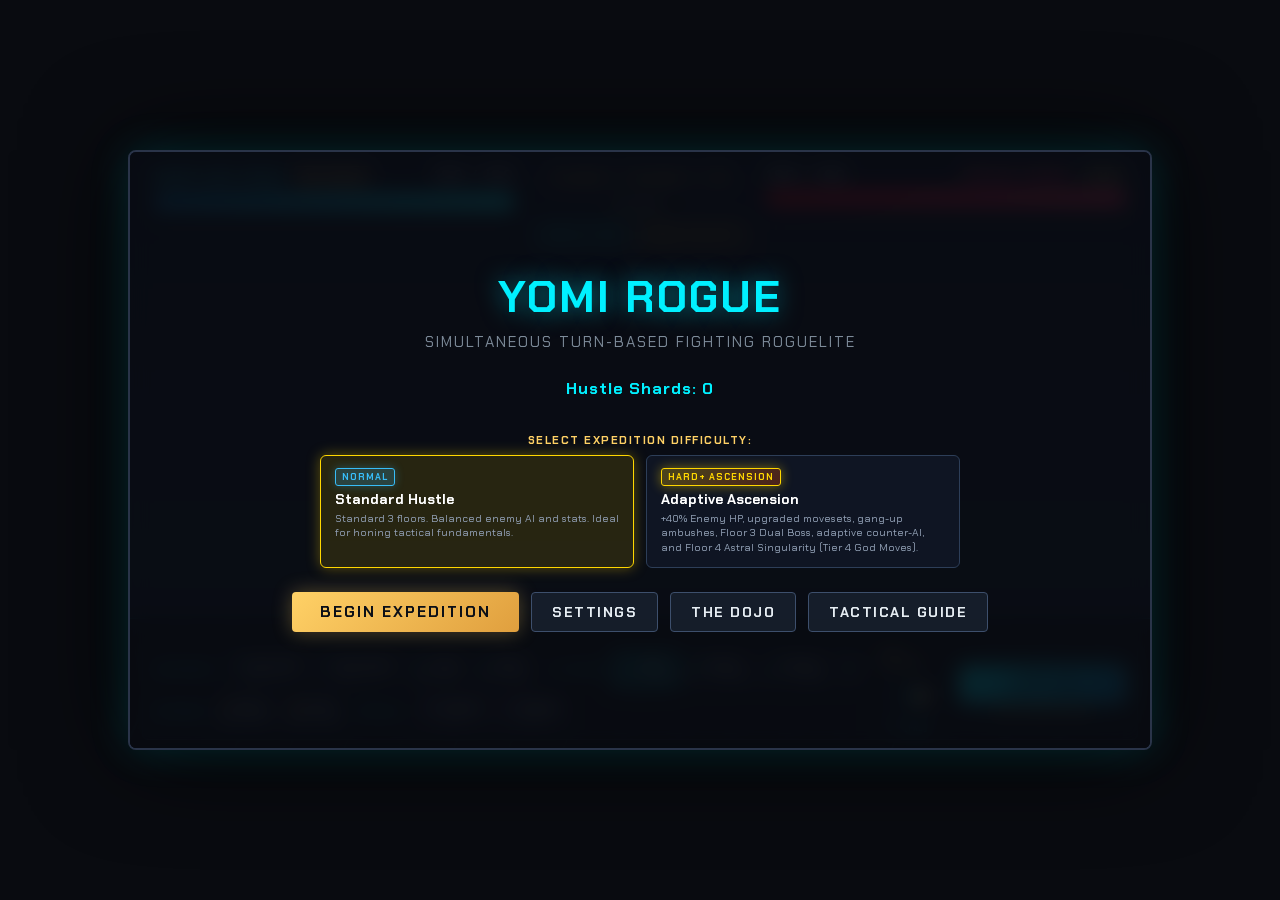
==== commit bb0e58ae: "fix: unify dual opponent health bar into single visual HUD card, prevent defeated enemies from actin" ====
--- a/roguelite_fighter/index.html
+++ b/roguelite_fighter/index.html
@@ -40,37 +40,27 @@
         <div class="combo-callout" id="combo-display">3 HITS!</div>
       </div>
 
-      <!-- Opponent Status -->
-      <div class="fighter-card p2">
+      <!-- Opponent Status (Unified for Single & Dual Opponents) -->
+      <div class="fighter-card p2" id="opponent-card">
         <div class="fighter-header">
-          <span id="p2-hp-text">100 / 100</span>
-          <div style="display: flex; align-items: center; gap: 8px;">
+          <div class="hp-readout-box">
+            <span id="p2-hp-text">100 / 100</span>
+            <span class="dual-hp-breakdown" id="p2-dual-breakdown" style="display: none;"></span>
+          </div>
+          <div class="opponent-names-row">
             <span class="fighter-name" id="p2-name">ROGUE MONK</span>
+            <span class="fighter-name dual-name-sep" id="p2-dual-sep" style="display: none;">&</span>
+            <span class="fighter-name" id="p2b-name" style="display: none;">PARTNER</span>
             <span class="boss-archetype-pill" id="p2-archetype">MONK</span>
           </div>
         </div>
-        <div class="bar-box">
+        <div class="bar-box opponent-bar-box" id="opponent-bar-box">
+          <div id="p2b-hp-bar" class="bar-fill hp-p2b" style="width: 0%; display: none;"></div>
           <div id="p2-hp-bar" class="bar-fill hp-p2" style="width: 100%;"></div>
         </div>
-        <div class="super-bar-box">
-          <div id="p2-super-bar" class="super-fill" style="width: 0%;"></div>
-        </div>
-      </div>
-
-      <!-- Secondary Opponent Status (for Dual Boss & Multi-Enemy Ambush) -->
-      <div class="fighter-card p2-b" id="p2-b-card" style="display: none;">
-        <div class="fighter-header">
-          <span id="p2b-hp-text">100 / 100</span>
-          <div style="display: flex; align-items: center; gap: 8px;">
-            <span class="fighter-name" id="p2b-name">PARTNER</span>
-            <span class="boss-archetype-pill" id="p2b-archetype">AMBUSH</span>
-          </div>
-        </div>
-        <div class="bar-box">
-          <div id="p2b-hp-bar" class="bar-fill hp-p2b" style="width: 100%;"></div>
-        </div>
-        <div class="super-bar-box">
-          <div id="p2b-super-bar" class="super-fill" style="width: 0%;"></div>
+        <div class="super-bar-box opponent-super-box">
+          <div id="p2b-super-bar" class="super-fill sp-p2b" style="width: 0%; display: none;"></div>
+          <div id="p2-super-bar" class="super-fill sp-p2" style="width: 0%;"></div>
         </div>
       </div>
     </div>
--- a/roguelite_fighter/style.css
+++ b/roguelite_fighter/style.css
@@ -237,6 +237,7 @@
   gap: 6px;
   min-width: 0;
   flex-shrink: 1;
+  overflow: hidden;
 }
 
 .cat-label {
@@ -258,6 +259,7 @@
   scrollbar-width: thin;
   scrollbar-color: #23334a transparent;
   min-width: 0;
+  flex: 1;
   padding: 1px 0;
 }
 .btn-row::-webkit-scrollbar {
@@ -1417,14 +1419,90 @@
   border: 1px solid #ffd700;
 }
 
-/* SECONDARY OPPONENT CARD (DUAL BOSS & GANG-UP) */
-.fighter-card.p2-b {
-  border-color: #ff007f;
-  margin-left: 6px;
+/* UNIFIED OPPONENT STATUS (DUAL BOSS & GANG-UP) */
+.hp-readout-box {
+  display: flex;
+  align-items: baseline;
+  gap: 7px;
+}
+
+.dual-hp-breakdown {
+  font-size: 11px;
+  font-weight: 700;
+  color: var(--accent-gold);
+  letter-spacing: 0.5px;
+}
+
+.opponent-names-row {
+  display: flex;
+  align-items: center;
+  gap: 6px;
+  max-width: 250px;
+  overflow: hidden;
+  text-overflow: ellipsis;
+  white-space: nowrap;
+}
+
+.dual-name-sep {
+  color: #708096;
+  font-weight: 700;
+  font-size: 12px;
+}
+
+#p2b-name {
+  color: #ff007f;
+  text-shadow: 0 0 8px rgba(255, 0, 127, 0.5);
+}
+
+.opponent-bar-box {
+  display: flex;
+  justify-content: flex-end;
+  width: 100%;
+  height: 18px;
+  background: rgba(10, 14, 22, 0.9);
+  border: 1.5px solid #232b3c;
+  border-radius: 4px;
+  overflow: hidden;
+  position: relative;
+}
+
+.opponent-super-box {
+  display: flex;
+  justify-content: flex-end;
+  width: 100%;
+  height: 8px;
+  background: #111622;
+  border: 1px solid #1f2738;
+  border-radius: 2px;
+  overflow: hidden;
+}
+
+.bar-fill.hp-p2 {
+  background: linear-gradient(90deg, #d90429, var(--accent-red));
+  box-shadow: 0 0 10px rgba(255, 51, 102, 0.5);
+  height: 100%;
+  transition: width 0.15s ease-out;
 }
 
 .bar-fill.hp-p2b {
   background: linear-gradient(90deg, #ff007f, #9d4edd);
+  box-shadow: 0 0 10px rgba(255, 0, 127, 0.5);
+  height: 100%;
+  border-right: 1.5px solid rgba(10, 14, 22, 0.9);
+  transition: width 0.15s ease-out;
+}
+
+.super-fill.sp-p2 {
+  background: linear-gradient(90deg, #7209b7, var(--accent-purple));
+  height: 100%;
+  transition: width 0.1s linear;
+}
+
+.super-fill.sp-p2b {
+  background: linear-gradient(90deg, #ff007f, #c77dff);
+  height: 100%;
+  border-right: 1px solid #111622;
+  transition: width 0.1s linear;
 }
 
 .breakthrough-card.apex-opt {
